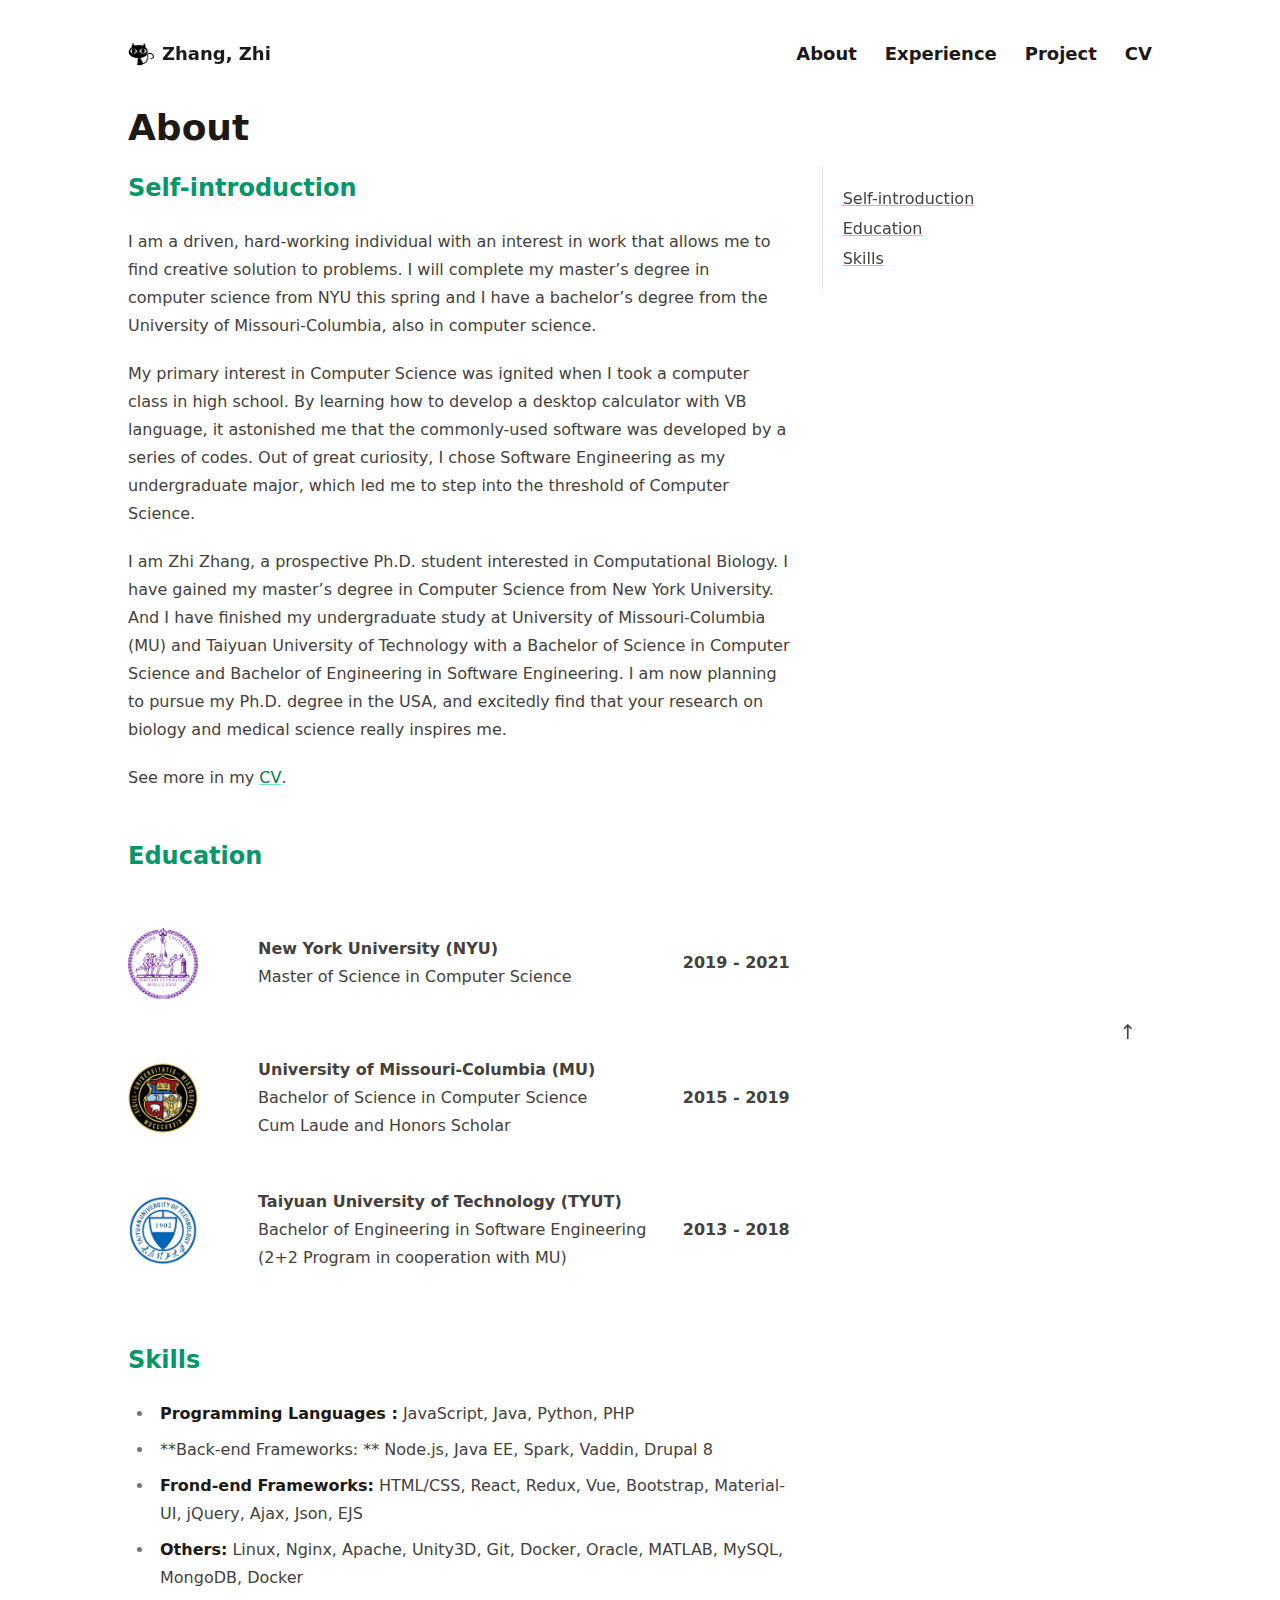
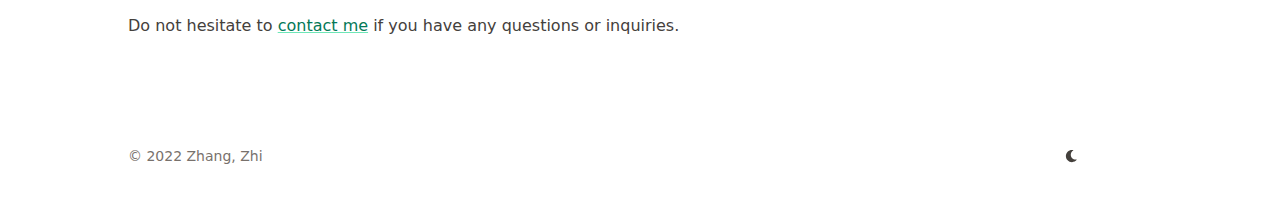
==== about/index.html @ 4106a367 "reedit" ====
<!DOCTYPE html>
<html
  lang="en"
  dir="ltr"
  class="scroll-smooth"
  data-default-appearance="light"
  data-auto-appearance="true"
><head>
  <meta charset="utf-8" />
  
    <meta http-equiv="content-language" content="en" />
  
  <meta name="viewport" content="width=device-width, initial-scale=1.0" />
  <meta http-equiv="X-UA-Compatible" content="ie=edge" />
  
  <title>About &middot; Zhang, Zhi</title>
    <meta name="title" content="About &middot; Zhang, Zhi" />
  
  <meta name="description" content="Personal website of Zhang, Zhi" />
  
  
  
  <link rel="canonical" href="https://zhangzhi.info/about/" />
  
  
  
  
  
  
  
  
  
  
  <link
    type="text/css"
    rel="stylesheet"
    href="/css/main.bundle.min.e72dfe437aca34fbdeba364296ffe1bbe3996a89a38743215059a3a88156280a349b1e7b1f27ea3e03aab60000272931f2babd06a1925856a7d1709559409195.css"
    integrity="sha512-5y3&#43;Q3rKNPveujZClv/hu&#43;OZaomjh0MhUFmjqIFWKAo0mx57HyfqPgOqtgAAJykx8rq9BqGSWFan0XCVWUCRlQ=="
  />
  
  
  <script type="text/javascript" src="/js/appearance.min.12e98742cd283574d030a7fe55f29597df4ee214f7ff7075b4d19a64d046a602753c715295550be7899b661619cec89c679049d36c624681671a8013c1249896.js" integrity="sha512-EumHQs0oNXTQMKf&#43;VfKVl99O4hT3/3B1tNGaZNBGpgJ1PHFSlVUL54mbZhYZzsicZ5BJ02xiRoFnGoATwSSYlg=="></script>
  
  
  
  
  
  
    <link rel="apple-touch-icon" sizes="180x180" href="/apple-touch-icon.png" />
    <link rel="icon" type="image/png" sizes="32x32" href="/favicon-32x32.png" />
    <link rel="icon" type="image/png" sizes="16x16" href="/favicon-16x16.png" />
    <link rel="manifest" href="/site.webmanifest" />
  
  
  
  
  
  
  
  <meta property="og:title" content="About" />
<meta property="og:description" content="Personal website of Zhang, Zhi." />
<meta property="og:type" content="article" />
<meta property="og:url" content="https://zhangzhi.info/about/" /><meta property="article:section" content="" />

<meta property="og:site_name" content="Zhang, Zhi" />


  <meta name="twitter:card" content="summary"/>
<meta name="twitter:title" content="About"/>
<meta name="twitter:description" content="Personal website of Zhang, Zhi."/>

  
  <script type="application/ld+json">
  [{
    "@context": "https://schema.org",
    "@type": "Article",
    "articleSection": "Zhang, Zhi",
    "name": "About",
    "headline": "About",
    "description": "Personal website of Zhang, Zhi.",
    "abstract": "Self-introduction  About -- I am a driven, hard-working individual with an interest in work that allows me to find creative solution to problems.",
    "inLanguage": "en",
    "url" : "https:\/\/zhangzhi.info\/about\/",
    "author" : {
      "@type": "Person",
      "name": "Zhang, Zhi"
    },
    
    
    
    
    
    
    
    
    "mainEntityOfPage": "true",
    "wordCount": "310"
  }]
  </script>


  
  <meta name="author" content="Zhang, Zhi" />
  
  
  






  
  
  
  


  
  
</head>
<body
    class="flex flex-col h-screen px-6 m-auto text-lg leading-7 max-w-7xl bg-neutral text-neutral-900 dark:bg-neutral-800 dark:text-neutral sm:px-14 md:px-24 lg:px-32"
  >
    <div id="the-top" class="absolute flex self-center">
      <a
        class="px-3 py-1 text-sm -translate-y-8 rounded-b-lg bg-primary-200 focus:translate-y-0 dark:bg-neutral-600"
        href="#main-content"
        ><span class="font-bold text-primary-600 ltr:pr-2 rtl:pl-2 dark:text-primary-400"
          >&darr;</span
        >Skip to main content</a
      >
    </div>
    
    
      <header class="py-6 font-semibold text-neutral-900 dark:text-neutral print:hidden sm:py-10">
  <nav class="flex items-start justify-between sm:items-center">
    
    <div class="z-40 flex flex-row items-center">
      
    <a href="/" class="mr-2">
      <img
        src="/img/logo3.jpg"
        width="26"
        height="23"
        class="max-h-[10rem] max-w-[10rem] object-scale-down object-left"
        alt="Zhang, Zhi"
      />
    </a>
  <a
    class="decoration-primary-500 hover:underline hover:decoration-2 hover:underline-offset-2"
    rel="me"
    href="/"
    >Zhang, Zhi</a
  >

      

    </div>
    
      
      <label id="menu-button" for="menu-controller" class="block sm:hidden">
        <input type="checkbox" id="menu-controller" class="hidden" />
        <div class="cursor-pointer hover:text-primary-600 dark:hover:text-primary-400">
          

  <span class="relative inline-block align-text-bottom icon">
    <svg xmlns="http://www.w3.org/2000/svg" viewBox="0 0 448 512"><path fill="currentColor" d="M0 96C0 78.33 14.33 64 32 64H416C433.7 64 448 78.33 448 96C448 113.7 433.7 128 416 128H32C14.33 128 0 113.7 0 96zM0 256C0 238.3 14.33 224 32 224H416C433.7 224 448 238.3 448 256C448 273.7 433.7 288 416 288H32C14.33 288 0 273.7 0 256zM416 448H32C14.33 448 0 433.7 0 416C0 398.3 14.33 384 32 384H416C433.7 384 448 398.3 448 416C448 433.7 433.7 448 416 448z"/></svg>

  </span>


        </div>
        <div
          id="menu-wrapper"
          class="invisible fixed inset-0 z-30 m-auto h-screen w-screen cursor-default overflow-auto bg-neutral-100/50 opacity-0 backdrop-blur-sm transition-opacity dark:bg-neutral-900/50"
        >
          <ul
            class="mx-auto flex w-full max-w-7xl list-none flex-col overflow-visible px-6 py-6 ltr:text-right rtl:text-left sm:px-14 sm:py-10 sm:pt-10 md:px-24 lg:px-32"
          >
            <li class="mb-1">
              <span class="cursor-pointer hover:text-primary-600 dark:hover:text-primary-400"
                >

  <span class="relative inline-block align-text-bottom icon">
    <svg xmlns="http://www.w3.org/2000/svg" viewBox="0 0 320 512"><path fill="currentColor" d="M310.6 361.4c12.5 12.5 12.5 32.75 0 45.25C304.4 412.9 296.2 416 288 416s-16.38-3.125-22.62-9.375L160 301.3L54.63 406.6C48.38 412.9 40.19 416 32 416S15.63 412.9 9.375 406.6c-12.5-12.5-12.5-32.75 0-45.25l105.4-105.4L9.375 150.6c-12.5-12.5-12.5-32.75 0-45.25s32.75-12.5 45.25 0L160 210.8l105.4-105.4c12.5-12.5 32.75-12.5 45.25 0s12.5 32.75 0 45.25l-105.4 105.4L310.6 361.4z"/></svg>

  </span>

</span
              >
            </li>
            
              
                <li class="mb-1">
                  <a
                    class="decoration-primary-500 hover:underline hover:decoration-2 hover:underline-offset-2"
                    href="/about/"
                    title=""
                    >About</a
                  >
                </li>
              
                <li class="mb-1">
                  <a
                    class="decoration-primary-500 hover:underline hover:decoration-2 hover:underline-offset-2"
                    href="/experience/"
                    title=""
                    >Experience</a
                  >
                </li>
              
                <li class="mb-1">
                  <a
                    class="decoration-primary-500 hover:underline hover:decoration-2 hover:underline-offset-2"
                    href="/project/"
                    title=""
                    >Project</a
                  >
                </li>
              
                <li class="mb-1">
                  <a
                    class="decoration-primary-500 hover:underline hover:decoration-2 hover:underline-offset-2"
                    href="/cv/"
                    title=""
                    >CV</a
                  >
                </li>
              
            
            
          </ul>
        </div>
      </label>
      
      <ul class="hidden list-none flex-row ltr:text-right rtl:text-left sm:flex">
        
          
            <li class="mb-1 sm:mb-0 ltr:sm:mr-7 ltr:sm:last:mr-0 rtl:sm:ml-7 rtl:sm:last:ml-0">
              <a
                class="decoration-primary-500 hover:underline hover:decoration-2 hover:underline-offset-2"
                href="/about/"
                title=""
                >About</a
              >
            </li>
          
            <li class="mb-1 sm:mb-0 ltr:sm:mr-7 ltr:sm:last:mr-0 rtl:sm:ml-7 rtl:sm:last:ml-0">
              <a
                class="decoration-primary-500 hover:underline hover:decoration-2 hover:underline-offset-2"
                href="/experience/"
                title=""
                >Experience</a
              >
            </li>
          
            <li class="mb-1 sm:mb-0 ltr:sm:mr-7 ltr:sm:last:mr-0 rtl:sm:ml-7 rtl:sm:last:ml-0">
              <a
                class="decoration-primary-500 hover:underline hover:decoration-2 hover:underline-offset-2"
                href="/project/"
                title=""
                >Project</a
              >
            </li>
          
            <li class="mb-1 sm:mb-0 ltr:sm:mr-7 ltr:sm:last:mr-0 rtl:sm:ml-7 rtl:sm:last:ml-0">
              <a
                class="decoration-primary-500 hover:underline hover:decoration-2 hover:underline-offset-2"
                href="/cv/"
                title=""
                >CV</a
              >
            </li>
          
        
        
      </ul>
    
  </nav>
</header>

    
    <div class="relative flex flex-col grow">
      <main id="main-content" class="grow">
        
  <article>
    <header class="max-w-prose">
      
      <h1 class="mt-0 text-4xl font-extrabold text-neutral-900 dark:text-neutral">
        About
      </h1>
      <div class="mt-4 mb-3 text-base text-neutral-500 dark:text-neutral-400 print:hidden">
        





  
  



  

  
  

  

  

  

  

  <div class="flex flex-row flex-wrap items-center">
    
    

    
    
  </div>

  
  


      </div>
      
    </header>
    <section class="flex flex-col max-w-full mt-0 prose dark:prose-invert lg:flex-row">
      
        <div class="order-first px-0 lg:order-last lg:max-w-xs ltr:lg:pl-8 rtl:lg:pr-8">
          <div class="toc ltr:pl-5 rtl:pr-5 print:hidden lg:sticky lg:top-10">
            <details open class="mt-0 overflow-hidden rounded-lg ltr:-ml-5 ltr:pl-5 rtl:-mr-5 rtl:pr-5">
  <summary
    class="block py-1 text-lg font-semibold cursor-pointer bg-neutral-100 text-neutral-800 ltr:-ml-5 ltr:pl-5 rtl:-mr-5 rtl:pr-5 dark:bg-neutral-700 dark:text-neutral-100 lg:hidden"
  >
    Table of Contents
  </summary>
  <div
    class="py-2 border-dotted border-neutral-300 ltr:-ml-5 ltr:border-l ltr:pl-5 rtl:-mr-5 rtl:border-r rtl:pr-5 dark:border-neutral-600"
  >
    <nav id="TableOfContents">
  <ul>
    <li><a href="#self-introduction">Self-introduction</a></li>
    <li><a href="#education">Education</a></li>
    <li><a href="#skills">Skills</a></li>
  </ul>
</nav>
  </div>
</details>

          </div>
        </div>
      
      <div class="min-w-0 min-h-0 max-w-prose grow">
        <h2 id="self-introduction" class="relative group">Self-introduction </h2>
<!-- ## <font color=#079669>About</font> -->
<p>I am a driven, hard-working individual with an interest in work that allows me to find creative solution to problems. I will complete my master’s degree in computer science from NYU this spring and I have a bachelor’s degree from the University of Missouri-Columbia, also in computer science.</p>
<p>My primary interest in Computer Science was ignited when I took a computer class in high school. By learning how to develop a desktop calculator with VB language, it astonished me that the commonly-used software was developed by a series of codes. Out of great curiosity, I chose Software Engineering as my undergraduate major, which led me to step into the threshold of Computer Science.</p>
<p>I am Zhi Zhang, a prospective Ph.D. student interested in Computational Biology. I have gained my master’s degree in Computer Science from New York University. And I have finished my undergraduate study at University of Missouri-Columbia (MU) and Taiyuan University of Technology with a Bachelor of Science in Computer Science and Bachelor of Engineering in Software Engineering. I am now planning to pursue my Ph.D. degree in the USA, and excitedly find that your research on biology and medical science really inspires me.</p>
<p>See more in my <a href="/cv/"  >CV</a>.</p>
<h2 id="education" class="relative group">Education </h2>
<div style=" display:flex; flex-direction:row; justify-content: row;  align-items: center;  ">
  <img  src="/img/nyu.png" width="70">
  <p style=" margin-left: 60px;"  > <b>New York University (NYU)</b><br/> Master of Science in Computer Science</p>
  <p  style=" margin-left: auto;"  ><b>2019 - 2021 </b></p>
</div>
<div style=" display:flex; flex-direction:row; justify-content:  row;  align-items: center;  ">
  <img  style="  align-items: center;   " src="/img/mu.png" width="70">
  <p style=" margin-left: 60px;"  > <b>University of Missouri-Columbia (MU)</b><br/> Bachelor of Science in Computer Science
  <br/>Cum Laude and Honors Scholar</p>
    <p  style=" margin-left: auto;"  ><b>2015 - 2019 </b></p>
</div>
<div style=" display:flex; flex-direction:row; justify-content:  row;  align-items: center;  ">
  <img  style="  align-items: center;   " src="/img/tyut.png" width="70">
  <p style=" margin-left: 60px;"  ><b>Taiyuan University of Technology (TYUT)</b> <br/>Bachelor of Engineering in Software Engineering</br>(2+2 Program in cooperation with MU)</p>
  <p  style=" margin-left: auto;"  ><b>2013 - 2018 </b></p>
</div>
<h2 id="skills" class="relative group">Skills </h2>
<ul>
<li><strong>Programming Languages :</strong>
JavaScript, Java, Python, PHP</li>
<li>**Back-end Frameworks: **
Node.js, Java EE, Spark, Vaddin, Drupal 8</li>
<li><strong>Frond-end Frameworks:</strong>
HTML/CSS, React, Redux, Vue, Bootstrap, Material-UI, jQuery, Ajax, Json, EJS</li>
<li><strong>Others:</strong>
Linux, Nginx, Apache, Unity3D, Git, Docker, Oracle, MATLAB, MySQL, MongoDB, Docker</li>
</ul>
<p>Do not hesitate to <a href="/contact/"  >contact me</a> if you have any questions or inquiries.</p>

      </div>
    </section>
    <footer class="pt-8 max-w-prose print:hidden">
      

      

      

      
        
          
        
      
    </footer>
  </article>

        
          <div
            class="pointer-events-none absolute top-[100vh] bottom-0 w-12 ltr:right-0 rtl:left-0"
          >
            <a
              href="#the-top"
              class="pointer-events-auto sticky top-[calc(100vh-5.5rem)] flex h-12 w-12 items-center justify-center rounded-full bg-neutral/50 text-xl text-neutral-700 backdrop-blur hover:text-primary-600 dark:bg-neutral-800/50 dark:text-neutral dark:hover:text-primary-400"
              aria-label="Scroll to top"
              title="Scroll to top"
            >
              &uarr;
            </a>
          </div>
        
      </main><footer class="py-10 print:hidden">
  
  
  <div class="flex items-center justify-between">
    <div>
      
      
        <p class="text-sm text-neutral-500 dark:text-neutral-400">
            &copy;
            2022
            Zhang, Zhi
        </p>
      
      
      
    </div>
    
    
      <div
        class="ltr:mr-14 rtl:ml-14 cursor-pointer text-sm text-neutral-700 hover:text-primary-600 dark:text-neutral dark:hover:text-primary-400"
      >
        <button id="appearance-switcher" type="button">
          <div
            class="flex items-center justify-center w-12 h-12 dark:hidden"
            title="Switch to dark appearance"
          >
            

  <span class="relative inline-block align-text-bottom icon">
    <svg xmlns="http://www.w3.org/2000/svg" viewBox="0 0 512 512"><path fill="currentColor" d="M32 256c0-123.8 100.3-224 223.8-224c11.36 0 29.7 1.668 40.9 3.746c9.616 1.777 11.75 14.63 3.279 19.44C245 86.5 211.2 144.6 211.2 207.8c0 109.7 99.71 193 208.3 172.3c9.561-1.805 16.28 9.324 10.11 16.95C387.9 448.6 324.8 480 255.8 480C132.1 480 32 379.6 32 256z"/></svg>

  </span>


          </div>
          <div
            class="items-center justify-center hidden w-12 h-12 dark:flex"
            title="Switch to light appearance"
          >
            

  <span class="relative inline-block align-text-bottom icon">
    <svg xmlns="http://www.w3.org/2000/svg" viewBox="0 0 512 512"><path fill="currentColor" d="M256 159.1c-53.02 0-95.1 42.98-95.1 95.1S202.1 351.1 256 351.1s95.1-42.98 95.1-95.1S309 159.1 256 159.1zM509.3 347L446.1 255.1l63.15-91.01c6.332-9.125 1.104-21.74-9.826-23.72l-109-19.7l-19.7-109c-1.975-10.93-14.59-16.16-23.72-9.824L256 65.89L164.1 2.736c-9.125-6.332-21.74-1.107-23.72 9.824L121.6 121.6L12.56 141.3C1.633 143.2-3.596 155.9 2.736 164.1L65.89 256l-63.15 91.01c-6.332 9.125-1.105 21.74 9.824 23.72l109 19.7l19.7 109c1.975 10.93 14.59 16.16 23.72 9.824L256 446.1l91.01 63.15c9.127 6.334 21.75 1.107 23.72-9.822l19.7-109l109-19.7C510.4 368.8 515.6 356.1 509.3 347zM256 383.1c-70.69 0-127.1-57.31-127.1-127.1c0-70.69 57.31-127.1 127.1-127.1s127.1 57.3 127.1 127.1C383.1 326.7 326.7 383.1 256 383.1z"/></svg>

  </span>


          </div>
        </button>
      </div>
    
  </div>
  
  
</footer>

    </div>
  </body>
</html>
---- css/main.bundle.min.e72dfe437aca34fbdeba364296ffe1bbe3996a89a38743215059a3a88156280a349b1e7b1f27ea3e03aab60000272931f2babd06a1925856a7d1709559409195.css ----
:root{--color-neutral:255, 255, 255;--color-neutral-50:250, 250, 249;--color-neutral-100:245, 245, 244;--color-neutral-200:231, 229, 228;--color-neutral-300:214, 211, 209;--color-neutral-400:168, 162, 158;--color-neutral-500:120, 113, 108;--color-neutral-600:87, 83, 78;--color-neutral-700:68, 64, 60;--color-neutral-800:41, 37, 36;--color-neutral-900:28, 25, 23;--color-primary-50:236, 253, 245;--color-primary-100:209, 250, 229;--color-primary-200:167, 243, 208;--color-primary-300:110, 231, 183;--color-primary-400:52, 211, 153;--color-primary-500:16, 185, 129;--color-primary-600:5, 150, 105;--color-primary-700:4, 120, 87;--color-primary-800:6, 95, 70;--color-primary-900:6, 78, 59;--color-secondary-50:247, 254, 231;--color-secondary-100:236, 252, 203;--color-secondary-200:217, 249, 157;--color-secondary-300:190, 242, 100;--color-secondary-400:163, 230, 53;--color-secondary-500:132, 204, 22;--color-secondary-600:101, 163, 13;--color-secondary-700:77, 124, 15;--color-secondary-800:63, 98, 18;--color-secondary-900:54, 83, 20}/*!Congo v2.4.0 | MIT License | https://github.com/jpanther/congo*//*!tailwindcss v3.2.2 | MIT License | https://tailwindcss.com*/*,::before,::after{box-sizing:border-box;border-width:0;border-style:solid;border-color:initial}::before,::after{--tw-content:''}html{line-height:1.5;-webkit-text-size-adjust:100%;-moz-tab-size:4;-o-tab-size:4;tab-size:4;font-family:ui-sans-serif,system-ui,-apple-system,BlinkMacSystemFont,segoe ui,Roboto,helvetica neue,Arial,noto sans,sans-serif,apple color emoji,segoe ui emoji,segoe ui symbol,noto color emoji;font-feature-settings:normal}body{margin:0;line-height:inherit}hr{height:0;color:inherit;border-top-width:1px}abbr:where([title]){-webkit-text-decoration:underline dotted;text-decoration:underline dotted}h1,h2,h3,h4,h5,h6{font-size:inherit;font-weight:inherit}a{color:inherit;text-decoration:inherit}b,strong{font-weight:bolder}code,kbd,samp,pre{font-family:ui-monospace,SFMono-Regular,Menlo,Monaco,Consolas,liberation mono,courier new,monospace;font-size:1em}small{font-size:80%}sub,sup{font-size:75%;line-height:0;position:relative;vertical-align:baseline}sub{bottom:-.25em}sup{top:-.5em}table{text-indent:0;border-color:inherit;border-collapse:collapse}button,input,optgroup,select,textarea{font-family:inherit;font-size:100%;font-weight:inherit;line-height:inherit;color:inherit;margin:0;padding:0}button,select{text-transform:none}button,[type=button],[type=reset],[type=submit]{-webkit-appearance:button;background-color:transparent;background-image:none}:-moz-focusring{outline:auto}:-moz-ui-invalid{box-shadow:none}progress{vertical-align:baseline}::-webkit-inner-spin-button,::-webkit-outer-spin-button{height:auto}[type=search]{-webkit-appearance:textfield;outline-offset:-2px}::-webkit-search-decoration{-webkit-appearance:none}::-webkit-file-upload-button{-webkit-appearance:button;font:inherit}summary{display:list-item}blockquote,dl,dd,h1,h2,h3,h4,h5,h6,hr,figure,p,pre{margin:0}fieldset{margin:0;padding:0}legend{padding:0}ol,ul,menu{list-style:none;margin:0;padding:0}textarea{resize:vertical}input::-moz-placeholder,textarea::-moz-placeholder{opacity:1;color:#9ca3af}input::placeholder,textarea::placeholder{opacity:1;color:#9ca3af}button,[role=button]{cursor:pointer}:disabled{cursor:default}img,svg,video,canvas,audio,iframe,embed,object{display:block;vertical-align:middle}img,video{max-width:100%;height:auto}[hidden]{display:none}*,::before,::after{--tw-border-spacing-x:0;--tw-border-spacing-y:0;--tw-translate-x:0;--tw-translate-y:0;--tw-rotate:0;--tw-skew-x:0;--tw-skew-y:0;--tw-scale-x:1;--tw-scale-y:1;--tw-pan-x: ;--tw-pan-y: ;--tw-pinch-zoom: ;--tw-scroll-snap-strictness:proximity;--tw-ordinal: ;--tw-slashed-zero: ;--tw-numeric-figure: ;--tw-numeric-spacing: ;--tw-numeric-fraction: ;--tw-ring-inset: ;--tw-ring-offset-width:0px;--tw-ring-offset-color:#fff;--tw-ring-color:rgb(59 130 246 / 0.5);--tw-ring-offset-shadow:0 0 #0000;--tw-ring-shadow:0 0 #0000;--tw-shadow:0 0 #0000;--tw-shadow-colored:0 0 #0000;--tw-blur: ;--tw-brightness: ;--tw-contrast: ;--tw-grayscale: ;--tw-hue-rotate: ;--tw-invert: ;--tw-saturate: ;--tw-sepia: ;--tw-drop-shadow: ;--tw-backdrop-blur: ;--tw-backdrop-brightness: ;--tw-backdrop-contrast: ;--tw-backdrop-grayscale: ;--tw-backdrop-hue-rotate: ;--tw-backdrop-invert: ;--tw-backdrop-opacity: ;--tw-backdrop-saturate: ;--tw-backdrop-sepia: }::backdrop{--tw-border-spacing-x:0;--tw-border-spacing-y:0;--tw-translate-x:0;--tw-translate-y:0;--tw-rotate:0;--tw-skew-x:0;--tw-skew-y:0;--tw-scale-x:1;--tw-scale-y:1;--tw-pan-x: ;--tw-pan-y: ;--tw-pinch-zoom: ;--tw-scroll-snap-strictness:proximity;--tw-ordinal: ;--tw-slashed-zero: ;--tw-numeric-figure: ;--tw-numeric-spacing: ;--tw-numeric-fraction: ;--tw-ring-inset: ;--tw-ring-offset-width:0px;--tw-ring-offset-color:#fff;--tw-ring-color:rgb(59 130 246 / 0.5);--tw-ring-offset-shadow:0 0 #0000;--tw-ring-shadow:0 0 #0000;--tw-shadow:0 0 #0000;--tw-shadow-colored:0 0 #0000;--tw-blur: ;--tw-brightness: ;--tw-contrast: ;--tw-grayscale: ;--tw-hue-rotate: ;--tw-invert: ;--tw-saturate: ;--tw-sepia: ;--tw-drop-shadow: ;--tw-backdrop-blur: ;--tw-backdrop-brightness: ;--tw-backdrop-contrast: ;--tw-backdrop-grayscale: ;--tw-backdrop-hue-rotate: ;--tw-backdrop-invert: ;--tw-backdrop-opacity: ;--tw-backdrop-saturate: ;--tw-backdrop-sepia: }.prose{color:var(--tw-prose-body);max-width:65ch}.prose :where([class~=lead]):not(:where([class~=not-prose] *)){color:var(--tw-prose-lead);font-size:1.25em;line-height:1.6;margin-top:1.2em;margin-bottom:1.2em}.prose :where(a):not(:where([class~=not-prose] *)){color:var(--tw-prose-links);text-decoration:underline;font-weight:500;text-decoration-color:rgba(var(--color-primary-300),1)}.prose :where(a):not(:where([class~=not-prose] *)):hover{color:rgba(var(--color-neutral),1);text-decoration:none;background-color:rgba(var(--color-primary-600),1);border-radius:.09rem}.prose :where(strong):not(:where([class~=not-prose] *)){color:var(--tw-prose-bold);font-weight:600}.prose :where(a strong):not(:where([class~=not-prose] *)){color:inherit}.prose :where(blockquote strong):not(:where([class~=not-prose] *)){color:inherit}.prose :where(thead th strong):not(:where([class~=not-prose] *)){color:inherit}.prose :where(ol):not(:where([class~=not-prose] *)){list-style-type:decimal;margin-top:1.25em;margin-bottom:1.25em;padding-left:1.625em}.prose :where(ol[type=A]):not(:where([class~=not-prose] *)){list-style-type:upper-alpha}.prose :where(ol[type=a]):not(:where([class~=not-prose] *)){list-style-type:lower-alpha}.prose :where(ol[type=As]):not(:where([class~=not-prose] *)){list-style-type:upper-alpha}.prose :where(ol[type=as]):not(:where([class~=not-prose] *)){list-style-type:lower-alpha}.prose :where(ol[type=I]):not(:where([class~=not-prose] *)){list-style-type:upper-roman}.prose :where(ol[type=i]):not(:where([class~=not-prose] *)){list-style-type:lower-roman}.prose :where(ol[type=Is]):not(:where([class~=not-prose] *)){list-style-type:upper-roman}.prose :where(ol[type=is]):not(:where([class~=not-prose] *)){list-style-type:lower-roman}.prose :where(ol[type="1"]):not(:where([class~=not-prose] *)){list-style-type:decimal}.prose :where(ul):not(:where([class~=not-prose] *)){list-style-type:disc;margin-top:1.25em;margin-bottom:1.25em;padding-left:1.625em}.prose :where(ol>li):not(:where([class~=not-prose] *))::marker{font-weight:400;color:var(--tw-prose-counters)}.prose :where(ul>li):not(:where([class~=not-prose] *))::marker{color:var(--tw-prose-bullets)}.prose :where(hr):not(:where([class~=not-prose] *)){border-color:var(--tw-prose-hr);border-top-width:1px;margin-top:3em;margin-bottom:3em}.prose :where(blockquote):not(:where([class~=not-prose] *)){font-weight:500;font-style:italic;color:var(--tw-prose-quotes);border-left-width:.25rem;border-left-color:var(--tw-prose-quote-borders);quotes:"\201C""\201D""\2018""\2019";margin-top:1.6em;margin-bottom:1.6em;padding-left:1em}.prose :where(blockquote p:first-of-type):not(:where([class~=not-prose] *))::before{content:open-quote}.prose :where(blockquote p:last-of-type):not(:where([class~=not-prose] *))::after{content:close-quote}.prose :where(h1):not(:where([class~=not-prose] *)){color:var(--tw-prose-headings);font-weight:800;font-size:2.25em;margin-top:0;margin-bottom:.8888889em;line-height:1.1111111}.prose :where(h1 strong):not(:where([class~=not-prose] *)){font-weight:900;color:inherit}.prose :where(h2):not(:where([class~=not-prose] *)){color:rgba(var(--color-primary-600),var(--tw-text-opacity));font-weight:700;font-size:1.5em;margin-top:2em;margin-bottom:1em;line-height:1.3333333}.prose :where(h2 strong):not(:where([class~=not-prose] *)){font-weight:800;color:rgba(var(--color-primary-600),var(--tw-text-opacity))}.prose :where(h3):not(:where([class~=not-prose] *)){color:var(--tw-prose-headings);font-weight:600;font-size:1.25em;margin-top:1.6em;margin-bottom:.6em;line-height:1.6}.prose :where(h3 strong):not(:where([class~=not-prose] *)){font-weight:700;color:inherit}.prose :where(h4):not(:where([class~=not-prose] *)){color:var(--tw-prose-headings);font-weight:600;margin-top:1.5em;margin-bottom:.5em;line-height:1.5}.prose :where(h4 strong):not(:where([class~=not-prose] *)){font-weight:700;color:inherit}.prose :where(img):not(:where([class~=not-prose] *)){margin-top:2em;margin-bottom:2em}.prose :where(figure>*):not(:where([class~=not-prose] *)){margin-top:0;margin-bottom:0}.prose :where(figcaption):not(:where([class~=not-prose] *)){color:var(--tw-prose-captions);font-size:.875em;line-height:1.4285714;margin-top:.8571429em}.prose :where(code):not(:where([class~=not-prose] *)){color:var(--tw-prose-code);font-weight:600;font-size:.875em}.prose :where(code):not(:where([class~=not-prose] *))::before{content:"`"}.prose :where(code):not(:where([class~=not-prose] *))::after{content:"`"}.prose :where(a code):not(:where([class~=not-prose] *)){color:var(--tw-prose-code)}.prose :where(h1 code):not(:where([class~=not-prose] *)){color:inherit}.prose :where(h2 code):not(:where([class~=not-prose] *)){color:inherit;font-size:.875em}.prose :where(h3 code):not(:where([class~=not-prose] *)){color:inherit;font-size:.9em}.prose :where(h4 code):not(:where([class~=not-prose] *)){color:inherit}.prose :where(blockquote code):not(:where([class~=not-prose] *)){color:inherit}.prose :where(thead th code):not(:where([class~=not-prose] *)){color:inherit}.prose :where(pre):not(:where([class~=not-prose] *)){color:var(--tw-prose-pre-code);background-color:var(--tw-prose-pre-bg);overflow-x:auto;font-weight:400;font-size:.875em;line-height:1.7142857;margin-top:1.7142857em;margin-bottom:1.7142857em;border-radius:.375rem;padding-top:.8571429em;padding-right:1.1428571em;padding-bottom:.8571429em;padding-left:1.1428571em}.prose :where(pre code):not(:where([class~=not-prose] *)){background-color:transparent;border-width:0;border-radius:0;padding:0;font-weight:inherit;color:inherit;font-size:inherit;font-family:inherit;line-height:inherit}.prose :where(pre code):not(:where([class~=not-prose] *))::before{content:none}.prose :where(pre code):not(:where([class~=not-prose] *))::after{content:none}.prose :where(table):not(:where([class~=not-prose] *)){width:100%;table-layout:auto;text-align:left;margin-top:2em;margin-bottom:2em;font-size:.875em;line-height:1.7142857}.prose :where(thead):not(:where([class~=not-prose] *)){border-bottom-width:1px;border-bottom-color:var(--tw-prose-th-borders)}.prose :where(thead th):not(:where([class~=not-prose] *)){color:var(--tw-prose-headings);font-weight:600;vertical-align:bottom;padding-right:.5714286em;padding-bottom:.5714286em;padding-left:.5714286em}.prose :where(tbody tr):not(:where([class~=not-prose] *)){border-bottom-width:1px;border-bottom-color:var(--tw-prose-td-borders)}.prose :where(tbody tr:last-child):not(:where([class~=not-prose] *)){border-bottom-width:0}.prose :where(tbody td):not(:where([class~=not-prose] *)){vertical-align:baseline}.prose :where(tfoot):not(:where([class~=not-prose] *)){border-top-width:1px;border-top-color:var(--tw-prose-th-borders)}.prose :where(tfoot td):not(:where([class~=not-prose] *)){vertical-align:top}.prose{--tw-prose-body:rgba(var(--color-neutral-700), 1);--tw-prose-headings:rgba(var(--color-neutral-800), 1);--tw-prose-lead:rgba(var(--color-neutral-500), 1);--tw-prose-links:rgba(var(--color-primary-700), 1);--tw-prose-bold:rgba(var(--color-neutral-900), 1);--tw-prose-counters:rgba(var(--color-neutral-800), 1);--tw-prose-bullets:rgba(var(--color-neutral-500), 1);--tw-prose-hr:rgba(var(--color-neutral-200), 1);--tw-prose-quotes:rgba(var(--color-neutral-700), 1);--tw-prose-quote-borders:rgba(var(--color-primary-200), 1);--tw-prose-captions:rgba(var(--color-neutral-500), 1);--tw-prose-code:rgba(var(--color-secondary-700), 1);--tw-prose-pre-code:rgba(var(--color-neutral-700), 1);--tw-prose-pre-bg:rgba(var(--color-neutral-50), 1);--tw-prose-th-borders:rgba(var(--color-neutral-500), 1);--tw-prose-td-borders:rgba(var(--color-neutral-300), 1);--tw-prose-invert-body:rgba(var(--color-neutral-300), 1);--tw-prose-invert-headings:rgba(var(--color-neutral-50), 1);--tw-prose-invert-lead:rgba(var(--color-neutral-500), 1);--tw-prose-invert-links:rgba(var(--color-primary-400), 1);--tw-prose-invert-bold:rgba(var(--color-neutral), 1);--tw-prose-invert-counters:rgba(var(--color-neutral-400), 1);--tw-prose-invert-bullets:rgba(var(--color-neutral-600), 1);--tw-prose-invert-hr:rgba(var(--color-neutral-500), 1);--tw-prose-invert-quotes:rgba(var(--color-neutral-200), 1);--tw-prose-invert-quote-borders:rgba(var(--color-primary-900), 1);--tw-prose-invert-captions:rgba(var(--color-neutral-400), 1);--tw-prose-invert-code:rgba(var(--color-secondary-400), 1);--tw-prose-invert-pre-code:rgba(var(--color-neutral-200), 1);--tw-prose-invert-pre-bg:rgba(var(--color-neutral-700), 1);--tw-prose-invert-th-borders:rgba(var(--color-neutral-500), 1);--tw-prose-invert-td-borders:rgba(var(--color-neutral-700), 1);font-size:1rem;line-height:1.75}.prose :where(p):not(:where([class~=not-prose] *)){margin-top:1.25em;margin-bottom:1.25em}.prose :where(video):not(:where([class~=not-prose] *)){margin-top:2em;margin-bottom:2em}.prose :where(figure):not(:where([class~=not-prose] *)){margin-top:2em;margin-bottom:2em}.prose :where(li):not(:where([class~=not-prose] *)){margin-top:.5em;margin-bottom:.5em}.prose :where(ol>li):not(:where([class~=not-prose] *)){padding-left:.375em}.prose :where(ul>li):not(:where([class~=not-prose] *)){padding-left:.375em}.prose :where(.prose>ul>li p):not(:where([class~=not-prose] *)){margin-top:.75em;margin-bottom:.75em}.prose :where(.prose>ul>li>*:first-child):not(:where([class~=not-prose] *)){margin-top:1.25em}.prose :where(.prose>ul>li>*:last-child):not(:where([class~=not-prose] *)){margin-bottom:1.25em}.prose :where(.prose>ol>li>*:first-child):not(:where([class~=not-prose] *)){margin-top:1.25em}.prose :where(.prose>ol>li>*:last-child):not(:where([class~=not-prose] *)){margin-bottom:1.25em}.prose :where(ul ul,ul ol,ol ul,ol ol):not(:where([class~=not-prose] *)){margin-top:.75em;margin-bottom:.75em}.prose :where(hr+*):not(:where([class~=not-prose] *)){margin-top:0}.prose :where(h2+*):not(:where([class~=not-prose] *)){margin-top:0}.prose :where(h3+*):not(:where([class~=not-prose] *)){margin-top:0}.prose :where(h4+*):not(:where([class~=not-prose] *)){margin-top:0}.prose :where(thead th:first-child):not(:where([class~=not-prose] *)){padding-left:0}.prose :where(thead th:last-child):not(:where([class~=not-prose] *)){padding-right:0}.prose :where(tbody td,tfoot td):not(:where([class~=not-prose] *)){padding-top:.5714286em;padding-right:.5714286em;padding-bottom:.5714286em;padding-left:.5714286em}.prose :where(tbody td:first-child,tfoot td:first-child):not(:where([class~=not-prose] *)){padding-left:0}.prose :where(tbody td:last-child,tfoot td:last-child):not(:where([class~=not-prose] *)){padding-right:0}.prose :where(.prose>:first-child):not(:where([class~=not-prose] *)){margin-top:0}.prose :where(.prose>:last-child):not(:where([class~=not-prose] *)){margin-bottom:0}.prose :where(kbd):not(:where([class~=not-prose] *)){background-color:rgba(var(--color-neutral-200),1);padding:.1rem .4rem;border-radius:.25rem;font-size:.9rem;font-weight:600}.prose :where(mark):not(:where([class~=not-prose] *)){color:rgba(var(--color-neutral-800),1);background-color:rgba(var(--color-secondary-200),1);padding:.1rem .2rem;border-radius:.12rem}body a,body button{transition-property:color,background-color,border-color,text-decoration-color,fill,stroke;transition-timing-function:cubic-bezier(.4,0,.2,1);transition-duration:150ms}.icon svg{height:1em;width:1em}#search-query::-webkit-search-cancel-button,#search-query::-webkit-search-decoration,#search-query::-webkit-search-results-button,#search-query::-webkit-search-results-decoration{display:none}body:has(#menu-controller:checked){overflow-y:hidden}#menu-button:has(#menu-controller:checked){visibility:hidden}#menu-controller:checked~#menu-wrapper{visibility:visible;opacity:1}[dir=rtl] .prose blockquote{border-left-width:0;border-right-width:4px;padding-right:1rem}[dir=rtl] .prose ul>li,[dir=rtl] .prose ol>li{margin-right:1.75rem;padding-left:0;padding-right:.5rem}[dir=rtl] .prose ol>li:before,[dir=rtl] .prose ul>li:before{left:auto;right:.25rem}[dir=rtl] .prose thead td:first-child,[dir=rtl] .prose thead th:first-child{padding-right:0}[dir=rtl] .prose thead td:last-child,[dir=rtl] .prose thead th:last-child{padding-left:0}.prose div.min-w-0.max-w-prose>*:first-child{margin-top:.75rem}.toc ul,.toc li{list-style-type:none;padding-left:0;padding-right:0;line-height:1.375}[dir=ltr] .toc ul ul{padding-left:1rem}[dir=rtl] .toc ul ul{padding-right:1rem}.toc a{font-weight:400;--tw-text-opacity:1;color:rgba(var(--color-neutral-700),var(--tw-text-opacity))}.dark .toc a{--tw-text-opacity:1;color:rgba(var(--color-neutral-400),var(--tw-text-opacity))}[dir=rtl] .toc ul>li{margin-right:0}.highlight-wrapper{display:block}.highlight{position:relative;z-index:0}.highlight:hover>.copy-button{visibility:visible}.copy-button{visibility:hidden;position:absolute;top:0;right:0;z-index:10;width:5rem;cursor:pointer;white-space:nowrap;border-bottom-left-radius:.375rem;border-top-right-radius:.375rem;--tw-bg-opacity:1;background-color:rgba(var(--color-neutral-200),var(--tw-bg-opacity));padding-top:.25rem;padding-bottom:.25rem;font-family:ui-monospace,SFMono-Regular,Menlo,Monaco,Consolas,liberation mono,courier new,monospace;font-size:.875rem;line-height:1.25rem;--tw-text-opacity:1;color:rgba(var(--color-neutral-700),var(--tw-text-opacity));opacity:.9}.dark .copy-button{--tw-bg-opacity:1;background-color:rgba(var(--color-neutral-600),var(--tw-bg-opacity));--tw-text-opacity:1;color:rgba(var(--color-neutral-200),var(--tw-text-opacity))}.copy-button:hover,.copy-button:focus,.copy-button:active,.copy-button:active:hover{--tw-bg-opacity:1;background-color:rgba(var(--color-primary-100),var(--tw-bg-opacity))}.dark .copy-button:hover,.dark .copy-button:focus,.dark .copy-button:active,.dark .copy-button:active:hover{--tw-bg-opacity:1;background-color:rgba(var(--color-primary-600),var(--tw-bg-opacity))}.copy-textarea{position:absolute;z-index:-10;opacity:.05}.prose .chroma{position:static;border-radius:.375rem;--tw-bg-opacity:1;background-color:rgba(var(--color-neutral-50),var(--tw-bg-opacity));--tw-text-opacity:1;color:rgba(var(--color-neutral-700),var(--tw-text-opacity))}.dark .prose .chroma{--tw-bg-opacity:1;background-color:rgba(var(--color-neutral-700),var(--tw-bg-opacity));--tw-text-opacity:1;color:rgba(var(--color-neutral-200),var(--tw-text-opacity))}.chroma .lntd,.chroma .lntd pre{margin:0;border-style:none;padding:0;vertical-align:top}.chroma .lntable{display:block;width:auto;overflow:hidden;padding-left:1rem;padding-right:1rem;padding-top:.75rem;padding-bottom:.75rem;font-size:1rem;line-height:1.5rem;border-spacing:0}.chroma .hl{margin-left:-1rem;margin-right:-1rem;display:block;width:auto;--tw-bg-opacity:1;background-color:rgba(var(--color-primary-100),var(--tw-bg-opacity));padding-left:1rem;padding-right:1rem}.dark .chroma .hl{--tw-bg-opacity:1;background-color:rgba(var(--color-primary-900),var(--tw-bg-opacity))}.chroma .lntd .hl{margin:0;padding:0}.chroma .lnt,.chroma .ln{margin-right:.4em;padding-left:.4em;padding-right:.4em;padding-top:0;padding-bottom:0;--tw-text-opacity:1;color:rgba(var(--color-neutral-600),var(--tw-text-opacity))}.dark .chroma .lnt,.dark .chroma .ln{--tw-text-opacity:1;color:rgba(var(--color-neutral-300),var(--tw-text-opacity))}.chroma .k,.chroma .kd,.chroma .kn,.chroma .kp,.chroma .kr,.chroma .nc,.chroma .fm,.chroma .nn,.chroma .vc,.chroma .o{--tw-text-opacity:1;color:rgba(var(--color-primary-600),var(--tw-text-opacity))}.dark .chroma .k,.dark .chroma .kd,.dark .chroma .kn,.dark .chroma .kp,.dark .chroma .kr,.dark .chroma .nc,.dark .chroma .fm,.dark .chroma .nn,.dark .chroma .vc,.dark .chroma .o{--tw-text-opacity:1;color:rgba(var(--color-primary-300),var(--tw-text-opacity))}.chroma .kc{font-weight:600;--tw-text-opacity:1;color:rgba(var(--color-secondary-400),var(--tw-text-opacity))}.dark .chroma .kc{--tw-text-opacity:1;color:rgba(var(--color-secondary-500),var(--tw-text-opacity))}.chroma .kt,.chroma .nv,.chroma .vi,.chroma .vm,.chroma .m,.chroma .mb,.chroma .mf,.chroma .mh,.chroma .mi,.chroma .il,.chroma .mo{--tw-text-opacity:1;color:rgba(var(--color-secondary-400),var(--tw-text-opacity))}.dark .chroma .kt,.dark .chroma .nv,.dark .chroma .vi,.dark .chroma .vm,.dark .chroma .m,.dark .chroma .mb,.dark .chroma .mf,.dark .chroma .mh,.dark .chroma .mi,.dark .chroma .il,.dark .chroma .mo{--tw-text-opacity:1;color:rgba(var(--color-secondary-600),var(--tw-text-opacity))}.chroma .n,.chroma .nd,.chroma .ni,.chroma .nl{--tw-text-opacity:1;color:rgba(var(--color-secondary-900),var(--tw-text-opacity))}.dark .chroma .n,.dark .chroma .nd,.dark .chroma .ni,.dark .chroma .nl{--tw-text-opacity:1;color:rgba(var(--color-secondary-200),var(--tw-text-opacity))}.chroma .na,.chroma .nb,.chroma .bp,.chroma .nx,.chroma .py,.chroma .nt{--tw-text-opacity:1;color:rgba(var(--color-secondary-800),var(--tw-text-opacity))}.dark .chroma .na,.dark .chroma .nb,.dark .chroma .bp,.dark .chroma .nx,.dark .chroma .py,.dark .chroma .nt{--tw-text-opacity:1;color:rgba(var(--color-secondary-300),var(--tw-text-opacity))}.chroma .no,.chroma .ne,.chroma .vg{font-weight:600;--tw-text-opacity:1;color:rgba(var(--color-secondary-400),var(--tw-text-opacity))}.dark .chroma .no,.dark .chroma .ne,.dark .chroma .vg{--tw-text-opacity:1;color:rgba(var(--color-secondary-500),var(--tw-text-opacity))}.chroma .nf{--tw-text-opacity:1;color:rgba(var(--color-secondary-600),var(--tw-text-opacity))}.dark .chroma .nf{--tw-text-opacity:1;color:rgba(var(--color-secondary-500),var(--tw-text-opacity))}.chroma .l,.chroma .ld,.chroma .s,.chroma .sa,.chroma .sb,.chroma .sc,.chroma .dl,.chroma .sd,.chroma .s2,.chroma .sh,.chroma .si,.chroma .sx,.chroma .s1,.chroma .gi,.chroma .go,.chroma .gp{--tw-text-opacity:1;color:rgba(var(--color-primary-800),var(--tw-text-opacity))}.dark .chroma .l,.dark .chroma .ld,.dark .chroma .s,.dark .chroma .sa,.dark .chroma .sb,.dark .chroma .sc,.dark .chroma .dl,.dark .chroma .sd,.dark .chroma .s2,.dark .chroma .sh,.dark .chroma .si,.dark .chroma .sx,.dark .chroma .s1,.dark .chroma .gi,.dark .chroma .go,.dark .chroma .gp{--tw-text-opacity:1;color:rgba(var(--color-primary-400),var(--tw-text-opacity))}.chroma .se{font-weight:600;--tw-text-opacity:1;color:rgba(var(--color-secondary-400),var(--tw-text-opacity))}.dark .chroma .se{--tw-text-opacity:1;color:rgba(var(--color-secondary-500),var(--tw-text-opacity))}.chroma .sr,.chroma .ss{font-weight:600;--tw-text-opacity:1;color:rgba(var(--color-primary-800),var(--tw-text-opacity))}.dark .chroma .sr,.dark .chroma .ss{--tw-text-opacity:1;color:rgba(var(--color-primary-400),var(--tw-text-opacity))}.chroma .ow{font-weight:600;--tw-text-opacity:1;color:rgba(var(--color-primary-400),var(--tw-text-opacity))}.dark .chroma .ow{--tw-text-opacity:1;color:rgba(var(--color-primary-600),var(--tw-text-opacity))}.chroma .c,.chroma .cm,.chroma .c1,.chroma .cs,.chroma .cp,.chroma .cpf{font-style:italic;--tw-text-opacity:1;color:rgba(var(--color-neutral-500),var(--tw-text-opacity))}.dark .chroma .c,.dark .chroma .cm,.dark .chroma .c1,.dark .chroma .cs,.dark .chroma .cp,.dark .chroma .cpf{--tw-text-opacity:1;color:rgba(var(--color-neutral-400),var(--tw-text-opacity))}.chroma .ch{font-weight:600;font-style:italic;--tw-text-opacity:1;color:rgba(var(--color-neutral-500),var(--tw-text-opacity))}.dark .chroma .ch{--tw-text-opacity:1;color:rgba(var(--color-neutral-400),var(--tw-text-opacity))}.chroma .ge{font-style:italic}.chroma .gh{font-weight:600;--tw-text-opacity:1;color:rgba(var(--color-neutral-500),var(--tw-text-opacity))}.chroma .gs{font-weight:600}.chroma .gu,.chroma .gt{--tw-text-opacity:1;color:rgba(var(--color-neutral-500),var(--tw-text-opacity))}.chroma .gl{text-decoration-line:underline}.pointer-events-none{pointer-events:none}.pointer-events-auto{pointer-events:auto}.invisible{visibility:hidden}.fixed{position:fixed}.absolute{position:absolute}.relative{position:relative}.sticky{position:sticky}.inset-0{top:0;right:0;bottom:0;left:0}.top-\[100vh\]{top:100vh}.bottom-0{bottom:0}.top-\[calc\(100vh-5\.5rem\)\]{top:calc(100vh - 5.5rem)}.top-20{top:5rem}.top-0{top:0}.z-50{z-index:50}.z-10{z-index:10}.z-40{z-index:40}.z-30{z-index:30}.order-first{order:-9999}.m-auto{margin:auto}.m-1{margin:.25rem}.-mx-2{margin-left:-.5rem;margin-right:-.5rem}.my-3{margin-top:.75rem;margin-bottom:.75rem}.my-1{margin-top:.25rem;margin-bottom:.25rem}.mx-1{margin-left:.25rem;margin-right:.25rem}.mx-auto{margin-left:auto;margin-right:auto}.my-0{margin-top:0;margin-bottom:0}.mb-3{margin-bottom:.75rem}.mt-8{margin-top:2rem}.mb-12{margin-bottom:3rem}.mt-0{margin-top:0}.mt-12{margin-top:3rem}.mt-10{margin-top:2.5rem}.mt-6{margin-top:1.5rem}.mb-6{margin-bottom:1.5rem}.-mt-4{margin-top:-1rem}.mr-2{margin-right:.5rem}.ml-2{margin-left:.5rem}.mt-\[0\.1rem\]{margin-top:.1rem}.\!mt-0{margin-top:0!important}.\!mb-0{margin-bottom:0!important}.mb-1{margin-bottom:.25rem}.mb-2{margin-bottom:.5rem}.-mb-1{margin-bottom:-.25rem}.\!mb-9{margin-bottom:2.25rem!important}.mt-1{margin-top:.25rem}.mb-\[2px\]{margin-bottom:2px}.block{display:block}.inline-block{display:inline-block}.inline{display:inline}.flex{display:flex}.hidden{display:none}.h-screen{height:100vh}.h-12{height:3rem}.h-24{height:6rem}.h-8{height:2rem}.h-full{height:100%}.h-36{height:9rem}.max-h-\[10rem\]{max-height:10rem}.min-h-0{min-height:0}.w-12{width:3rem}.w-36{width:9rem}.w-full{width:100%}.w-24{width:6rem}.w-screen{width:100vw}.w-8{width:2rem}.w-6{width:1.5rem}.min-w-0{min-width:0}.min-w-\[1\.8rem\]{min-width:1.8rem}.min-w-\[2\.4rem\]{min-width:2.4rem}.max-w-7xl{max-width:80rem}.max-w-full{max-width:100%}.max-w-prose{max-width:65ch}.max-w-\[10rem\]{max-width:10rem}.max-w-3xl{max-width:48rem}.flex-none{flex:none}.flex-auto{flex:auto}.grow{flex-grow:1}.-translate-y-8{--tw-translate-y:-2rem;transform:translate(var(--tw-translate-x),var(--tw-translate-y))rotate(var(--tw-rotate))skewX(var(--tw-skew-x))skewY(var(--tw-skew-y))scaleX(var(--tw-scale-x))scaleY(var(--tw-scale-y))}.cursor-default{cursor:default}.cursor-pointer{cursor:pointer}.list-none{list-style-type:none}.appearance-none{-webkit-appearance:none;-moz-appearance:none;appearance:none}.flex-row{flex-direction:row}.flex-col{flex-direction:column}.flex-wrap{flex-wrap:wrap}.items-start{align-items:flex-start}.items-center{align-items:center}.justify-center{justify-content:center}.justify-between{justify-content:space-between}.place-self-center{place-self:center}.self-center{align-self:center}.overflow-auto{overflow:auto}.overflow-hidden{overflow:hidden}.overflow-visible{overflow:visible}.scroll-smooth{scroll-behavior:smooth}.rounded-full{border-radius:9999px}.rounded-md{border-radius:.375rem}.rounded{border-radius:.25rem}.rounded-lg{border-radius:.5rem}.\!rounded-md{border-radius:.375rem!important}.rounded-b-lg{border-bottom-right-radius:.5rem;border-bottom-left-radius:.5rem}.border{border-width:1px}.border-t{border-top-width:1px}.border-dotted{border-style:dotted}.border-neutral-400{--tw-border-opacity:1;border-color:rgba(var(--color-neutral-400),var(--tw-border-opacity))}.border-neutral-300{--tw-border-opacity:1;border-color:rgba(var(--color-neutral-300),var(--tw-border-opacity))}.border-neutral-200{--tw-border-opacity:1;border-color:rgba(var(--color-neutral-200),var(--tw-border-opacity))}.border-primary-400{--tw-border-opacity:1;border-color:rgba(var(--color-primary-400),var(--tw-border-opacity))}.bg-neutral{--tw-bg-opacity:1;background-color:rgba(var(--color-neutral),var(--tw-bg-opacity))}.bg-primary-200{--tw-bg-opacity:1;background-color:rgba(var(--color-primary-200),var(--tw-bg-opacity))}.bg-neutral\/50{background-color:rgba(var(--color-neutral),.5)}.bg-neutral-500\/50{background-color:rgba(var(--color-neutral-500),.5)}.bg-transparent{background-color:transparent}.bg-neutral-100{--tw-bg-opacity:1;background-color:rgba(var(--color-neutral-100),var(--tw-bg-opacity))}.bg-neutral-300{--tw-bg-opacity:1;background-color:rgba(var(--color-neutral-300),var(--tw-bg-opacity))}.bg-primary-100{--tw-bg-opacity:1;background-color:rgba(var(--color-primary-100),var(--tw-bg-opacity))}.bg-primary-600{--tw-bg-opacity:1;background-color:rgba(var(--color-primary-600),var(--tw-bg-opacity))}.bg-neutral-100\/50{background-color:rgba(var(--color-neutral-100),.5)}.object-scale-down{-o-object-fit:scale-down;object-fit:scale-down}.object-left{-o-object-position:left;object-position:left}.p-4{padding:1rem}.p-1{padding:.25rem}.px-6{padding-left:1.5rem;padding-right:1.5rem}.px-3{padding-left:.75rem;padding-right:.75rem}.py-1{padding-top:.25rem;padding-bottom:.25rem}.px-0{padding-left:0;padding-right:0}.py-8{padding-top:2rem;padding-bottom:2rem}.px-2{padding-left:.5rem;padding-right:.5rem}.px-1{padding-left:.25rem;padding-right:.25rem}.py-\[1px\]{padding-top:1px;padding-bottom:1px}.py-10{padding-top:2.5rem;padding-bottom:2.5rem}.py-2{padding-top:.5rem;padding-bottom:.5rem}.px-4{padding-left:1rem;padding-right:1rem}.py-3{padding-top:.75rem;padding-bottom:.75rem}.py-6{padding-top:1.5rem;padding-bottom:1.5rem}.pt-8{padding-top:2rem}.pt-3{padding-top:.75rem}.pr-4{padding-right:1rem}.pl-2{padding-left:.5rem}.pb-4{padding-bottom:1rem}.pt-4{padding-top:1rem}.text-center{text-align:center}.text-right{text-align:right}.align-top{vertical-align:top}.align-text-bottom{vertical-align:text-bottom}.text-4xl{font-size:2.25rem;line-height:2.5rem}.text-lg{font-size:1.125rem;line-height:1.75rem}.text-sm{font-size:.875rem;line-height:1.25rem}.text-xl{font-size:1.25rem;line-height:1.75rem}.text-2xl{font-size:1.5rem;line-height:2rem}.text-base{font-size:1rem;line-height:1.5rem}.text-xs{font-size:.75rem;line-height:1rem}.text-\[0\.6rem\]{font-size:.6rem}.font-extrabold{font-weight:800}.font-bold{font-weight:700}.font-medium{font-weight:500}.font-semibold{font-weight:600}.font-normal{font-weight:400}.uppercase{text-transform:uppercase}.italic{font-style:italic}.leading-7{line-height:1.75rem}.leading-6{line-height:1.5rem}.leading-3{line-height:.75rem}.text-neutral-400{--tw-text-opacity:1;color:rgba(var(--color-neutral-400),var(--tw-text-opacity))}.text-neutral-900{--tw-text-opacity:1;color:rgba(var(--color-neutral-900),var(--tw-text-opacity))}.text-primary-600{--tw-text-opacity:1;color:rgba(var(--color-primary-600),var(--tw-text-opacity))}.text-neutral-700{--tw-text-opacity:1;color:rgba(var(--color-neutral-700),var(--tw-text-opacity))}.text-neutral-500{--tw-text-opacity:1;color:rgba(var(--color-neutral-500),var(--tw-text-opacity))}.text-primary-500{--tw-text-opacity:1;color:rgba(var(--color-primary-500),var(--tw-text-opacity))}.text-neutral-800{--tw-text-opacity:1;color:rgba(var(--color-neutral-800),var(--tw-text-opacity))}.text-primary-700{--tw-text-opacity:1;color:rgba(var(--color-primary-700),var(--tw-text-opacity))}.text-primary-400{--tw-text-opacity:1;color:rgba(var(--color-primary-400),var(--tw-text-opacity))}.\!text-neutral{--tw-text-opacity:1 !important;color:rgba(var(--color-neutral),var(--tw-text-opacity))!important}.\!no-underline{text-decoration-line:none!important}.decoration-primary-500{text-decoration-color:rgba(var(--color-primary-500),1)}.decoration-neutral-300{text-decoration-color:rgba(var(--color-neutral-300),1)}.opacity-0{opacity:0}.shadow-lg{--tw-shadow:0 10px 15px -3px rgb(0 0 0 / 0.1), 0 4px 6px -4px rgb(0 0 0 / 0.1);--tw-shadow-colored:0 10px 15px -3px var(--tw-shadow-color), 0 4px 6px -4px var(--tw-shadow-color);box-shadow:var(--tw-ring-offset-shadow,0 0 #0000),var(--tw-ring-shadow,0 0 #0000),var(--tw-shadow)}.backdrop-blur{--tw-backdrop-blur:blur(8px);-webkit-backdrop-filter:var(--tw-backdrop-blur)var(--tw-backdrop-brightness)var(--tw-backdrop-contrast)var(--tw-backdrop-grayscale)var(--tw-backdrop-hue-rotate)var(--tw-backdrop-invert)var(--tw-backdrop-opacity)var(--tw-backdrop-saturate)var(--tw-backdrop-sepia);backdrop-filter:var(--tw-backdrop-blur)var(--tw-backdrop-brightness)var(--tw-backdrop-contrast)var(--tw-backdrop-grayscale)var(--tw-backdrop-hue-rotate)var(--tw-backdrop-invert)var(--tw-backdrop-opacity)var(--tw-backdrop-saturate)var(--tw-backdrop-sepia)}.backdrop-blur-sm{--tw-backdrop-blur:blur(4px);-webkit-backdrop-filter:var(--tw-backdrop-blur)var(--tw-backdrop-brightness)var(--tw-backdrop-contrast)var(--tw-backdrop-grayscale)var(--tw-backdrop-hue-rotate)var(--tw-backdrop-invert)var(--tw-backdrop-opacity)var(--tw-backdrop-saturate)var(--tw-backdrop-sepia);backdrop-filter:var(--tw-backdrop-blur)var(--tw-backdrop-brightness)var(--tw-backdrop-contrast)var(--tw-backdrop-grayscale)var(--tw-backdrop-hue-rotate)var(--tw-backdrop-invert)var(--tw-backdrop-opacity)var(--tw-backdrop-saturate)var(--tw-backdrop-sepia)}.transition-transform{transition-property:transform;transition-timing-function:cubic-bezier(.4,0,.2,1);transition-duration:150ms}.transition-opacity{transition-property:opacity;transition-timing-function:cubic-bezier(.4,0,.2,1);transition-duration:150ms}.first\:mt-8:first-child{margin-top:2rem}.hover\:scale-125:hover{--tw-scale-x:1.25;--tw-scale-y:1.25;transform:translate(var(--tw-translate-x),var(--tw-translate-y))rotate(var(--tw-rotate))skewX(var(--tw-skew-x))skewY(var(--tw-skew-y))scaleX(var(--tw-scale-x))scaleY(var(--tw-scale-y))}.hover\:border-primary-300:hover{--tw-border-opacity:1;border-color:rgba(var(--color-primary-300),var(--tw-border-opacity))}.hover\:bg-primary-600:hover{--tw-bg-opacity:1;background-color:rgba(var(--color-primary-600),var(--tw-bg-opacity))}.hover\:bg-primary-100:hover{--tw-bg-opacity:1;background-color:rgba(var(--color-primary-100),var(--tw-bg-opacity))}.hover\:bg-primary-500:hover{--tw-bg-opacity:1;background-color:rgba(var(--color-primary-500),var(--tw-bg-opacity))}.hover\:\!bg-primary-500:hover{--tw-bg-opacity:1 !important;background-color:rgba(var(--color-primary-500),var(--tw-bg-opacity))!important}.hover\:text-primary-600:hover{--tw-text-opacity:1;color:rgba(var(--color-primary-600),var(--tw-text-opacity))}.hover\:text-primary-700:hover{--tw-text-opacity:1;color:rgba(var(--color-primary-700),var(--tw-text-opacity))}.hover\:text-primary-500:hover{--tw-text-opacity:1;color:rgba(var(--color-primary-500),var(--tw-text-opacity))}.hover\:text-neutral:hover{--tw-text-opacity:1;color:rgba(var(--color-neutral),var(--tw-text-opacity))}.hover\:underline:hover{text-decoration-line:underline}.hover\:decoration-primary-400:hover{text-decoration-color:rgba(var(--color-primary-400),1)}.hover\:decoration-2:hover{text-decoration-thickness:2px}.hover\:underline-offset-2:hover{text-underline-offset:2px}.focus\:translate-y-0:focus{--tw-translate-y:0px;transform:translate(var(--tw-translate-x),var(--tw-translate-y))rotate(var(--tw-rotate))skewX(var(--tw-skew-x))skewY(var(--tw-skew-y))scaleX(var(--tw-scale-x))scaleY(var(--tw-scale-y))}.focus\:bg-primary-100:focus{--tw-bg-opacity:1;background-color:rgba(var(--color-primary-100),var(--tw-bg-opacity))}.focus\:outline-dotted:focus{outline-style:dotted}.focus\:outline-2:focus{outline-width:2px}.focus\:outline-transparent:focus{outline-color:transparent}.group:hover .group-hover\:-translate-x-\[2px\]{--tw-translate-x:-2px;transform:translate(var(--tw-translate-x),var(--tw-translate-y))rotate(var(--tw-rotate))skewX(var(--tw-skew-x))skewY(var(--tw-skew-y))scaleX(var(--tw-scale-x))scaleY(var(--tw-scale-y))}.group:hover .group-hover\:translate-x-\[2px\]{--tw-translate-x:2px;transform:translate(var(--tw-translate-x),var(--tw-translate-y))rotate(var(--tw-rotate))skewX(var(--tw-skew-x))skewY(var(--tw-skew-y))scaleX(var(--tw-scale-x))scaleY(var(--tw-scale-y))}.group:hover .group-hover\:text-primary-600{--tw-text-opacity:1;color:rgba(var(--color-primary-600),var(--tw-text-opacity))}.group:hover .group-hover\:text-primary-300{--tw-text-opacity:1;color:rgba(var(--color-primary-300),var(--tw-text-opacity))}.group:hover .group-hover\:underline{text-decoration-line:underline}.group:hover .group-hover\:decoration-primary-500{text-decoration-color:rgba(var(--color-primary-500),1)}.group:hover .group-hover\:opacity-100{opacity:1}[dir=ltr] .ltr\:right-0{right:0}[dir=ltr] .ltr\:-left-6{left:-1.5rem}[dir=ltr] .ltr\:ml-2{margin-left:.5rem}[dir=ltr] .ltr\:mr-4{margin-right:1rem}[dir=ltr] .ltr\:ml-1{margin-left:.25rem}[dir=ltr] .ltr\:mr-14{margin-right:3.5rem}[dir=ltr] .ltr\:-ml-5{margin-left:-1.25rem}[dir=ltr] .ltr\:block{display:block}[dir=ltr] .ltr\:inline{display:inline}[dir=ltr] .ltr\:hidden{display:none}[dir=ltr] .ltr\:border-l{border-left-width:1px}[dir=ltr] .ltr\:pr-2{padding-right:.5rem}[dir=ltr] .ltr\:pl-5{padding-left:1.25rem}[dir=ltr] .ltr\:pr-3{padding-right:.75rem}[dir=ltr] .ltr\:text-right{text-align:right}[dir=rtl] .rtl\:left-0{left:0}[dir=rtl] .rtl\:-right-6{right:-1.5rem}[dir=rtl] .rtl\:mr-2{margin-right:.5rem}[dir=rtl] .rtl\:ml-4{margin-left:1rem}[dir=rtl] .rtl\:mr-1{margin-right:.25rem}[dir=rtl] .rtl\:ml-14{margin-left:3.5rem}[dir=rtl] .rtl\:-mr-5{margin-right:-1.25rem}[dir=rtl] .rtl\:block{display:block}[dir=rtl] .rtl\:inline{display:inline}[dir=rtl] .rtl\:hidden{display:none}[dir=rtl] .rtl\:border-r{border-right-width:1px}[dir=rtl] .rtl\:pl-2{padding-left:.5rem}[dir=rtl] .rtl\:pr-5{padding-right:1.25rem}[dir=rtl] .rtl\:pl-3{padding-left:.75rem}[dir=rtl] .rtl\:text-left{text-align:left}.dark .dark\:flex{display:flex}.dark .dark\:hidden{display:none}.dark .dark\:border-neutral-600{--tw-border-opacity:1;border-color:rgba(var(--color-neutral-600),var(--tw-border-opacity))}.dark .dark\:border-primary-600{--tw-border-opacity:1;border-color:rgba(var(--color-primary-600),var(--tw-border-opacity))}.dark .dark\:border-neutral-700{--tw-border-opacity:1;border-color:rgba(var(--color-neutral-700),var(--tw-border-opacity))}.dark .dark\:bg-neutral-800{--tw-bg-opacity:1;background-color:rgba(var(--color-neutral-800),var(--tw-bg-opacity))}.dark .dark\:bg-neutral-600{--tw-bg-opacity:1;background-color:rgba(var(--color-neutral-600),var(--tw-bg-opacity))}.dark .dark\:bg-neutral-800\/50{background-color:rgba(var(--color-neutral-800),.5)}.dark .dark\:bg-primary-400{--tw-bg-opacity:1;background-color:rgba(var(--color-primary-400),var(--tw-bg-opacity))}.dark .dark\:bg-neutral-900\/50{background-color:rgba(var(--color-neutral-900),.5)}.dark .dark\:bg-neutral-700{--tw-bg-opacity:1;background-color:rgba(var(--color-neutral-700),var(--tw-bg-opacity))}.dark .dark\:bg-primary-900{--tw-bg-opacity:1;background-color:rgba(var(--color-primary-900),var(--tw-bg-opacity))}.dark .dark\:bg-primary-800{--tw-bg-opacity:1;background-color:rgba(var(--color-primary-800),var(--tw-bg-opacity))}.dark .dark\:prose-invert{--tw-prose-body:var(--tw-prose-invert-body);--tw-prose-headings:var(--tw-prose-invert-headings);--tw-prose-lead:var(--tw-prose-invert-lead);--tw-prose-links:var(--tw-prose-invert-links);--tw-prose-bold:var(--tw-prose-invert-bold);--tw-prose-counters:var(--tw-prose-invert-counters);--tw-prose-bullets:var(--tw-prose-invert-bullets);--tw-prose-hr:var(--tw-prose-invert-hr);--tw-prose-quotes:var(--tw-prose-invert-quotes);--tw-prose-quote-borders:var(--tw-prose-invert-quote-borders);--tw-prose-captions:var(--tw-prose-invert-captions);--tw-prose-code:var(--tw-prose-invert-code);--tw-prose-pre-code:var(--tw-prose-invert-pre-code);--tw-prose-pre-bg:var(--tw-prose-invert-pre-bg);--tw-prose-th-borders:var(--tw-prose-invert-th-borders);--tw-prose-td-borders:var(--tw-prose-invert-td-borders)}.dark .dark\:prose-invert :where(a):not(:where([class~=not-prose] *)){text-decoration-color:rgba(var(--color-neutral-600),1)}.dark .dark\:prose-invert :where(kbd):not(:where([class~=not-prose] *)){color:rgba(var(--color-neutral-200),1);background-color:rgba(var(--color-neutral-700),1)}.dark .dark\:prose-invert :where(mark):not(:where([class~=not-prose] *)){background-color:rgba(var(--color-secondary-400),1)}.dark .dark\:text-neutral-500{--tw-text-opacity:1;color:rgba(var(--color-neutral-500),var(--tw-text-opacity))}.dark .dark\:text-neutral{--tw-text-opacity:1;color:rgba(var(--color-neutral),var(--tw-text-opacity))}.dark .dark\:text-primary-400{--tw-text-opacity:1;color:rgba(var(--color-primary-400),var(--tw-text-opacity))}.dark .dark\:text-neutral-300{--tw-text-opacity:1;color:rgba(var(--color-neutral-300),var(--tw-text-opacity))}.dark .dark\:text-neutral-400{--tw-text-opacity:1;color:rgba(var(--color-neutral-400),var(--tw-text-opacity))}.dark .dark\:text-neutral-800{--tw-text-opacity:1;color:rgba(var(--color-neutral-800),var(--tw-text-opacity))}.dark .dark\:text-neutral-100{--tw-text-opacity:1;color:rgba(var(--color-neutral-100),var(--tw-text-opacity))}.dark .dark\:hover\:border-primary-600:hover{--tw-border-opacity:1;border-color:rgba(var(--color-primary-600),var(--tw-border-opacity))}.dark .dark\:hover\:bg-primary-900:hover{--tw-bg-opacity:1;background-color:rgba(var(--color-primary-900),var(--tw-bg-opacity))}.dark .dark\:hover\:bg-primary-400:hover{--tw-bg-opacity:1;background-color:rgba(var(--color-primary-400),var(--tw-bg-opacity))}.dark .dark\:hover\:\!bg-primary-700:hover{--tw-bg-opacity:1 !important;background-color:rgba(var(--color-primary-700),var(--tw-bg-opacity))!important}.dark .dark\:hover\:text-primary-400:hover{--tw-text-opacity:1;color:rgba(var(--color-primary-400),var(--tw-text-opacity))}.dark .dark\:hover\:text-neutral-800:hover{--tw-text-opacity:1;color:rgba(var(--color-neutral-800),var(--tw-text-opacity))}.dark .dark\:focus\:bg-primary-900:focus{--tw-bg-opacity:1;background-color:rgba(var(--color-primary-900),var(--tw-bg-opacity))}.dark .group:hover .dark\:group-hover\:text-primary-400{--tw-text-opacity:1;color:rgba(var(--color-primary-400),var(--tw-text-opacity))}.dark .group:hover .dark\:group-hover\:text-neutral-700{--tw-text-opacity:1;color:rgba(var(--color-neutral-700),var(--tw-text-opacity))}@media print{.print\:hidden{display:none}}@media(min-width:640px){.sm\:mb-0{margin-bottom:0}.sm\:flex{display:flex}.sm\:hidden{display:none}.sm\:w-1\/2{width:50%}.sm\:w-40{width:10rem}.sm\:flex-row{flex-direction:row}.sm\:items-center{align-items:center}.sm\:p-6{padding:1.5rem}.sm\:px-14{padding-left:3.5rem;padding-right:3.5rem}.sm\:py-10{padding-top:2.5rem;padding-bottom:2.5rem}.sm\:pr-6{padding-right:1.5rem}.sm\:pt-10{padding-top:2.5rem}.sm\:text-lg{font-size:1.125rem;line-height:1.75rem}[dir=ltr] .ltr\:sm\:mr-7{margin-right:1.75rem}[dir=ltr] .ltr\:sm\:last\:mr-0:last-child{margin-right:0}[dir=rtl] .rtl\:sm\:ml-7{margin-left:1.75rem}[dir=rtl] .rtl\:sm\:last\:ml-0:last-child{margin-left:0}}@media(min-width:768px){.md\:w-1\/3{width:33.333333%}.md\:p-\[10vh\]{padding:10vh}.md\:px-24{padding-left:6rem;padding-right:6rem}}@media(min-width:1024px){.lg\:sticky{position:sticky}.lg\:top-10{top:2.5rem}.lg\:order-last{order:9999}.lg\:hidden{display:none}.lg\:w-1\/4{width:25%}.lg\:max-w-xs{max-width:20rem}.lg\:flex-row{flex-direction:row}.lg\:p-\[12vh\]{padding:12vh}.lg\:px-32{padding-left:8rem;padding-right:8rem}[dir=ltr] .ltr\:lg\:pl-8{padding-left:2rem}[dir=rtl] .rtl\:lg\:pr-8{padding-right:2rem}}@media(min-width:1280px){.xl\:w-1\/5{width:20%}}
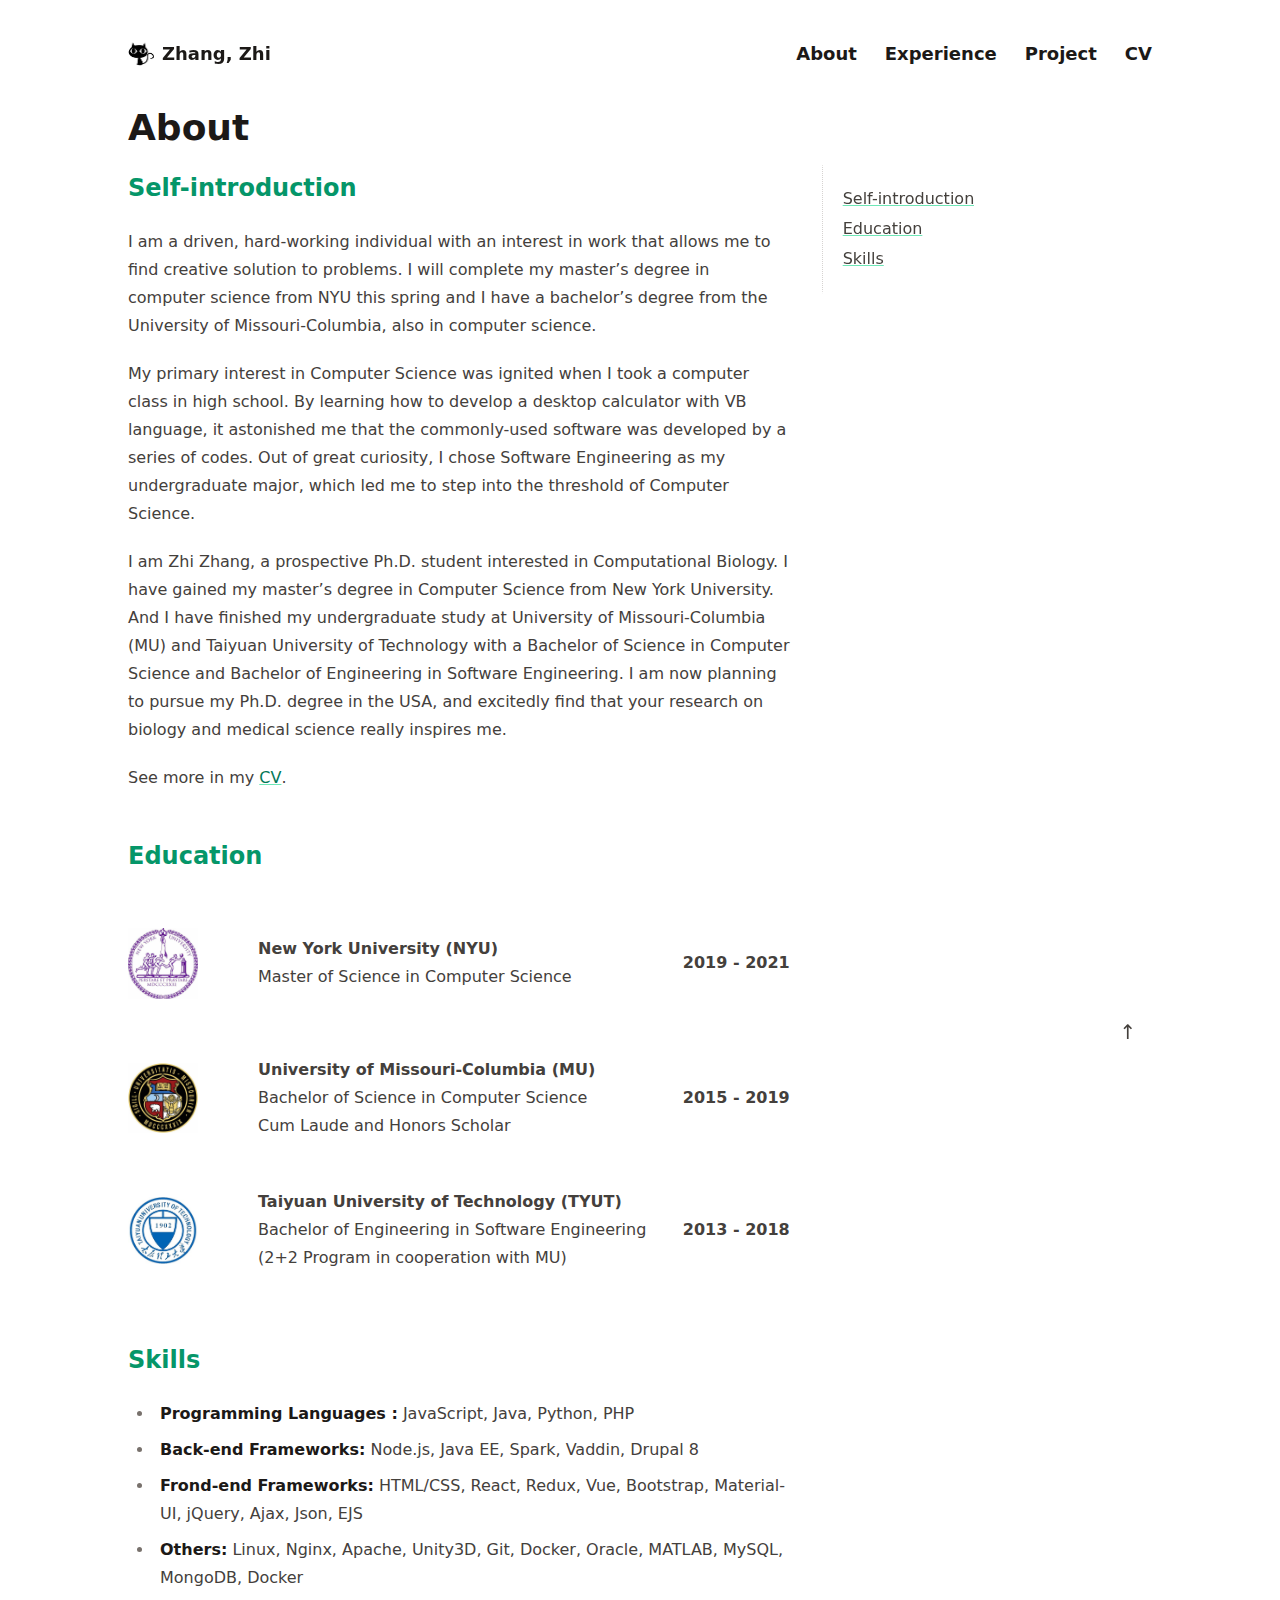
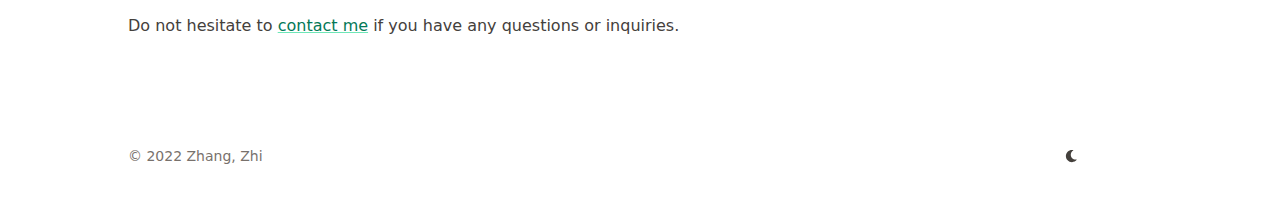
==== commit 396346c4: "a" ====
--- a/about/index.html
+++ b/about/index.html
@@ -99,7 +99,7 @@
     
     
     "mainEntityOfPage": "true",
-    "wordCount": "310"
+    "wordCount": "309"
   }]
   </script>
 
@@ -370,18 +370,18 @@
 <p>See more in my <a href="/cv/"  >CV</a>.</p>
 <h2 id="education" class="relative group">Education </h2>
 <div style=" display:flex; flex-direction:row; justify-content: row;  align-items: center;  ">
-  <img  src="/img/nyu.png" width="70">
+  <img  src="/nyu.jpg" width="70">
   <p style=" margin-left: 60px;"  > <b>New York University (NYU)</b><br/> Master of Science in Computer Science</p>
   <p  style=" margin-left: auto;"  ><b>2019 - 2021 </b></p>
 </div>
 <div style=" display:flex; flex-direction:row; justify-content:  row;  align-items: center;  ">
-  <img  style="  align-items: center;   " src="/img/mu.png" width="70">
+  <img  style="  align-items: center;   " src="/mu.jpg" width="70">
   <p style=" margin-left: 60px;"  > <b>University of Missouri-Columbia (MU)</b><br/> Bachelor of Science in Computer Science
   <br/>Cum Laude and Honors Scholar</p>
     <p  style=" margin-left: auto;"  ><b>2015 - 2019 </b></p>
 </div>
 <div style=" display:flex; flex-direction:row; justify-content:  row;  align-items: center;  ">
-  <img  style="  align-items: center;   " src="/img/tyut.png" width="70">
+  <img  style="  align-items: center;   " src="/tyut.jpg" width="70">
   <p style=" margin-left: 60px;"  ><b>Taiyuan University of Technology (TYUT)</b> <br/>Bachelor of Engineering in Software Engineering</br>(2+2 Program in cooperation with MU)</p>
   <p  style=" margin-left: auto;"  ><b>2013 - 2018 </b></p>
 </div>
@@ -389,7 +389,7 @@
 <ul>
 <li><strong>Programming Languages :</strong>
 JavaScript, Java, Python, PHP</li>
-<li>**Back-end Frameworks: **
+<li><strong>Back-end Frameworks:</strong>
 Node.js, Java EE, Spark, Vaddin, Drupal 8</li>
 <li><strong>Frond-end Frameworks:</strong>
 HTML/CSS, React, Redux, Vue, Bootstrap, Material-UI, jQuery, Ajax, Json, EJS</li>
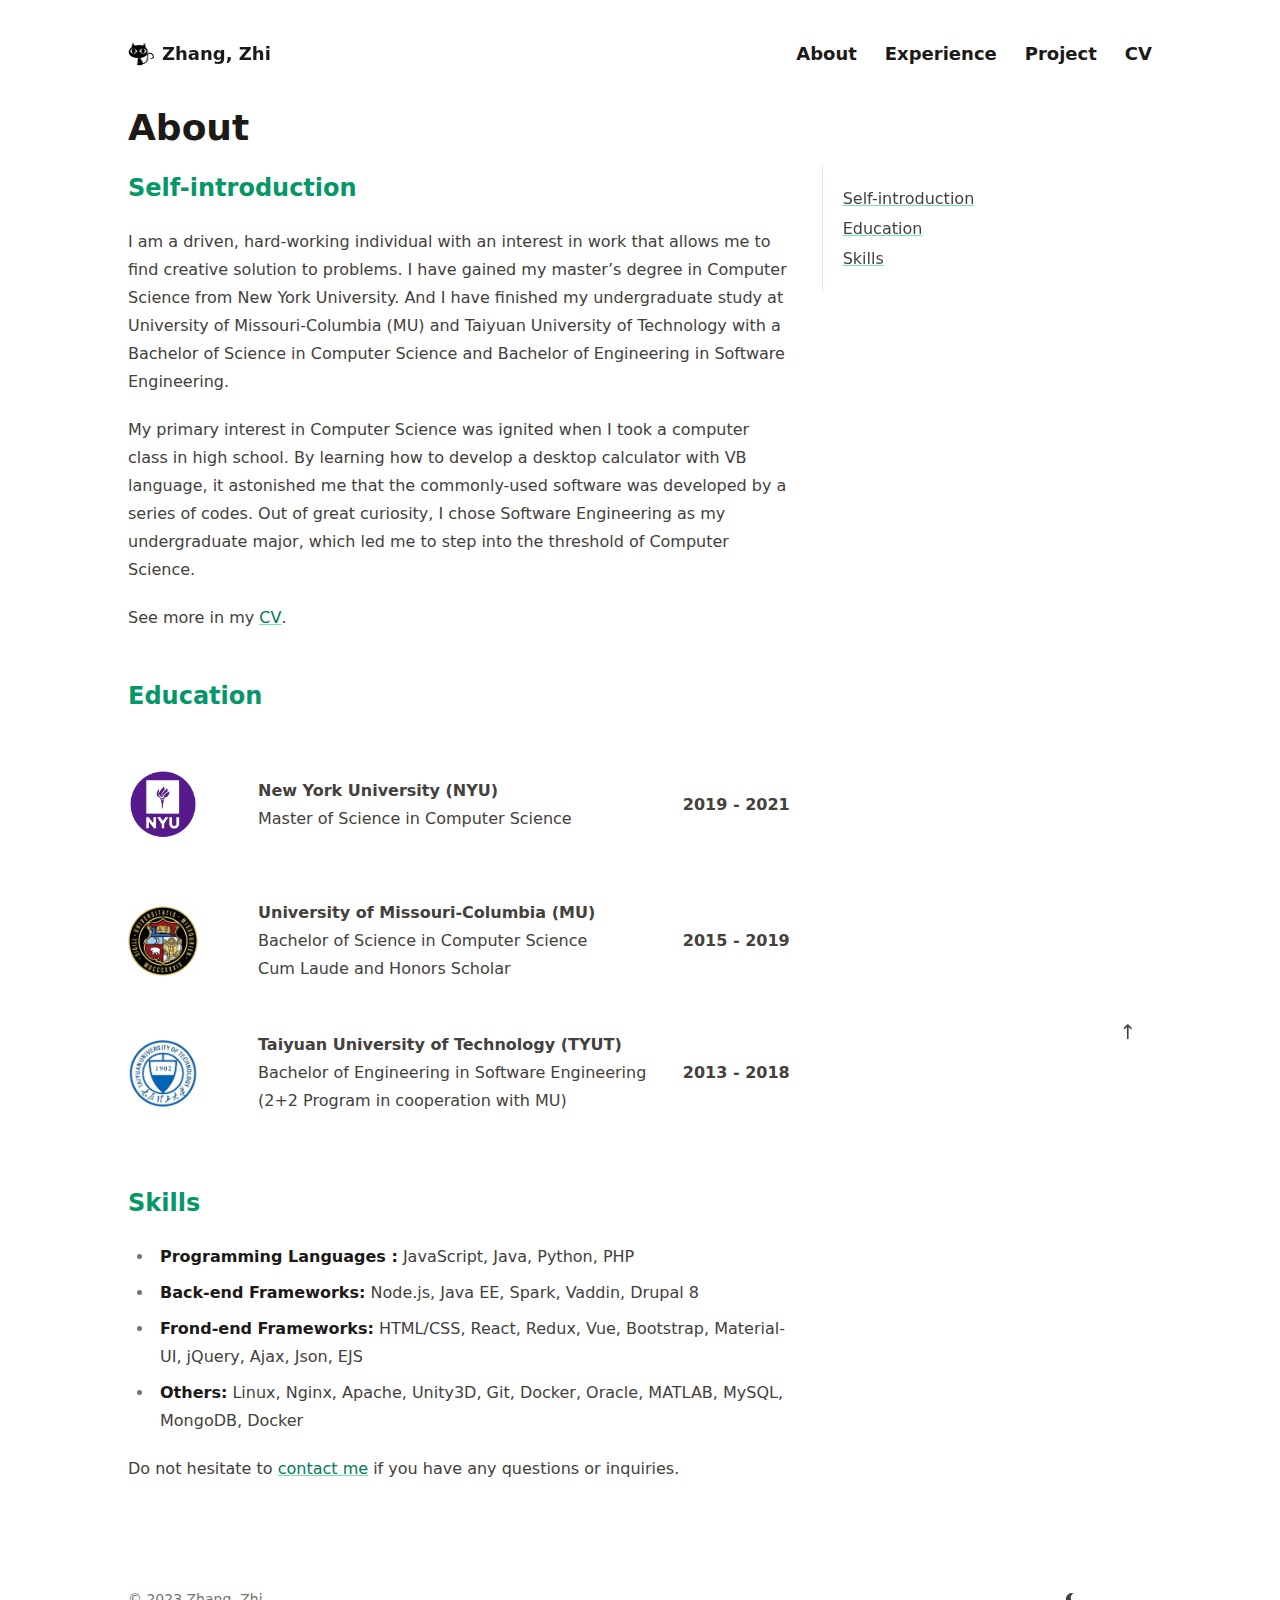
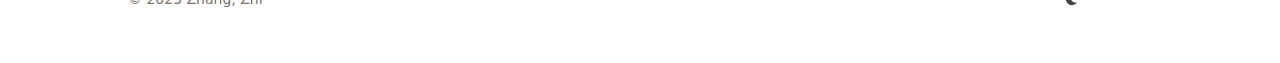
==== commit e98205c8: "test" ====
--- a/about/index.html
+++ b/about/index.html
@@ -99,7 +99,7 @@
     
     
     "mainEntityOfPage": "true",
-    "wordCount": "309"
+    "wordCount": "243"
   }]
   </script>
 
@@ -364,9 +364,8 @@
       <div class="min-w-0 min-h-0 max-w-prose grow">
         <h2 id="self-introduction" class="relative group">Self-introduction </h2>
 <!-- ## <font color=#079669>About</font> -->
-<p>I am a driven, hard-working individual with an interest in work that allows me to find creative solution to problems. I will complete my master’s degree in computer science from NYU this spring and I have a bachelor’s degree from the University of Missouri-Columbia, also in computer science.</p>
+<p>I am a driven, hard-working individual with an interest in work that allows me to find creative solution to problems. I have gained my master’s degree in Computer Science from New York University. And I have finished my undergraduate study at University of Missouri-Columbia (MU) and Taiyuan University of Technology with a Bachelor of Science in Computer Science and Bachelor of Engineering in Software Engineering.</p>
 <p>My primary interest in Computer Science was ignited when I took a computer class in high school. By learning how to develop a desktop calculator with VB language, it astonished me that the commonly-used software was developed by a series of codes. Out of great curiosity, I chose Software Engineering as my undergraduate major, which led me to step into the threshold of Computer Science.</p>
-<p>I am Zhi Zhang, a prospective Ph.D. student interested in Computational Biology. I have gained my master’s degree in Computer Science from New York University. And I have finished my undergraduate study at University of Missouri-Columbia (MU) and Taiyuan University of Technology with a Bachelor of Science in Computer Science and Bachelor of Engineering in Software Engineering. I am now planning to pursue my Ph.D. degree in the USA, and excitedly find that your research on biology and medical science really inspires me.</p>
 <p>See more in my <a href="/cv/"  >CV</a>.</p>
 <h2 id="education" class="relative group">Education </h2>
 <div style=" display:flex; flex-direction:row; justify-content: row;  align-items: center;  ">
@@ -438,7 +437,7 @@
       
         <p class="text-sm text-neutral-500 dark:text-neutral-400">
             &copy;
-            2022
+            2023
             Zhang, Zhi
         </p>
       
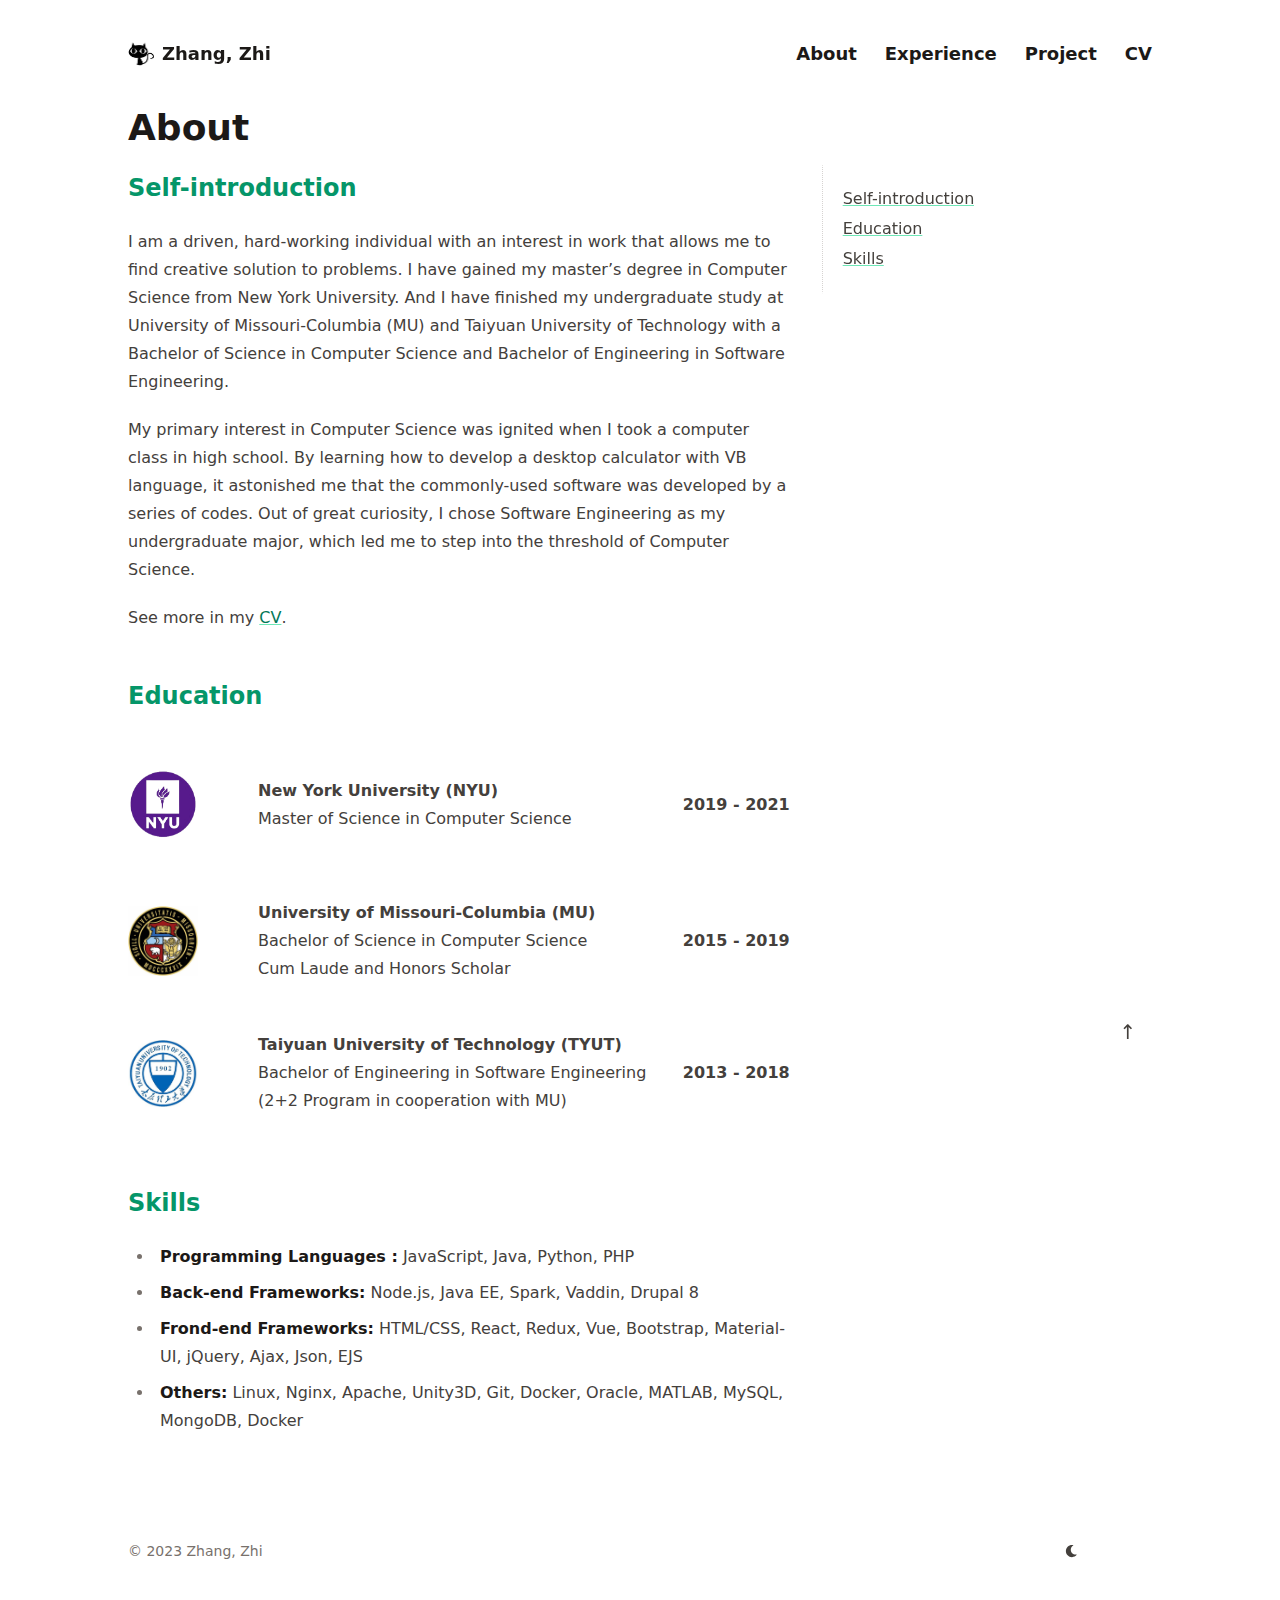
==== commit 03d3c0f6: "n" ====
--- a/about/index.html
+++ b/about/index.html
@@ -99,7 +99,7 @@
     
     
     "mainEntityOfPage": "true",
-    "wordCount": "243"
+    "wordCount": "230"
   }]
   </script>
 
@@ -395,7 +395,6 @@
 <li><strong>Others:</strong>
 Linux, Nginx, Apache, Unity3D, Git, Docker, Oracle, MATLAB, MySQL, MongoDB, Docker</li>
 </ul>
-<p>Do not hesitate to <a href="/contact/"  >contact me</a> if you have any questions or inquiries.</p>
 
       </div>
     </section>
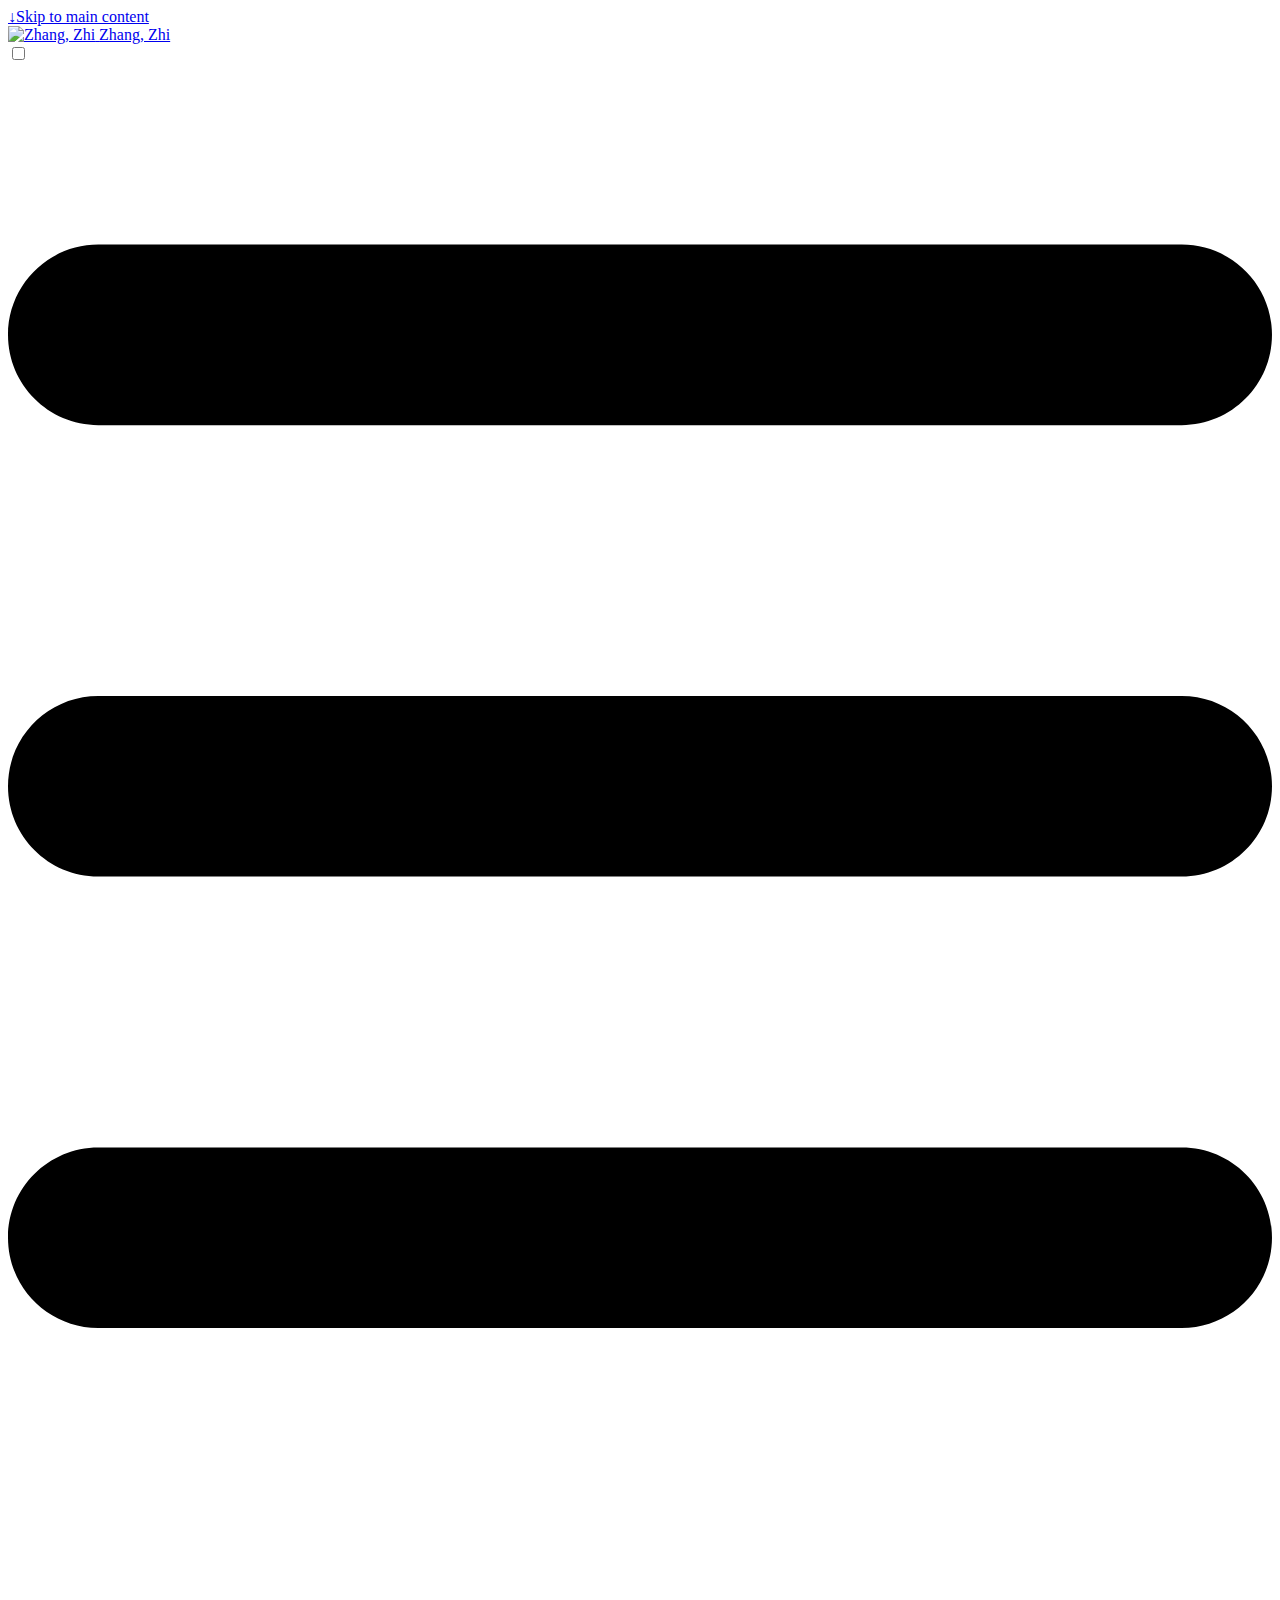
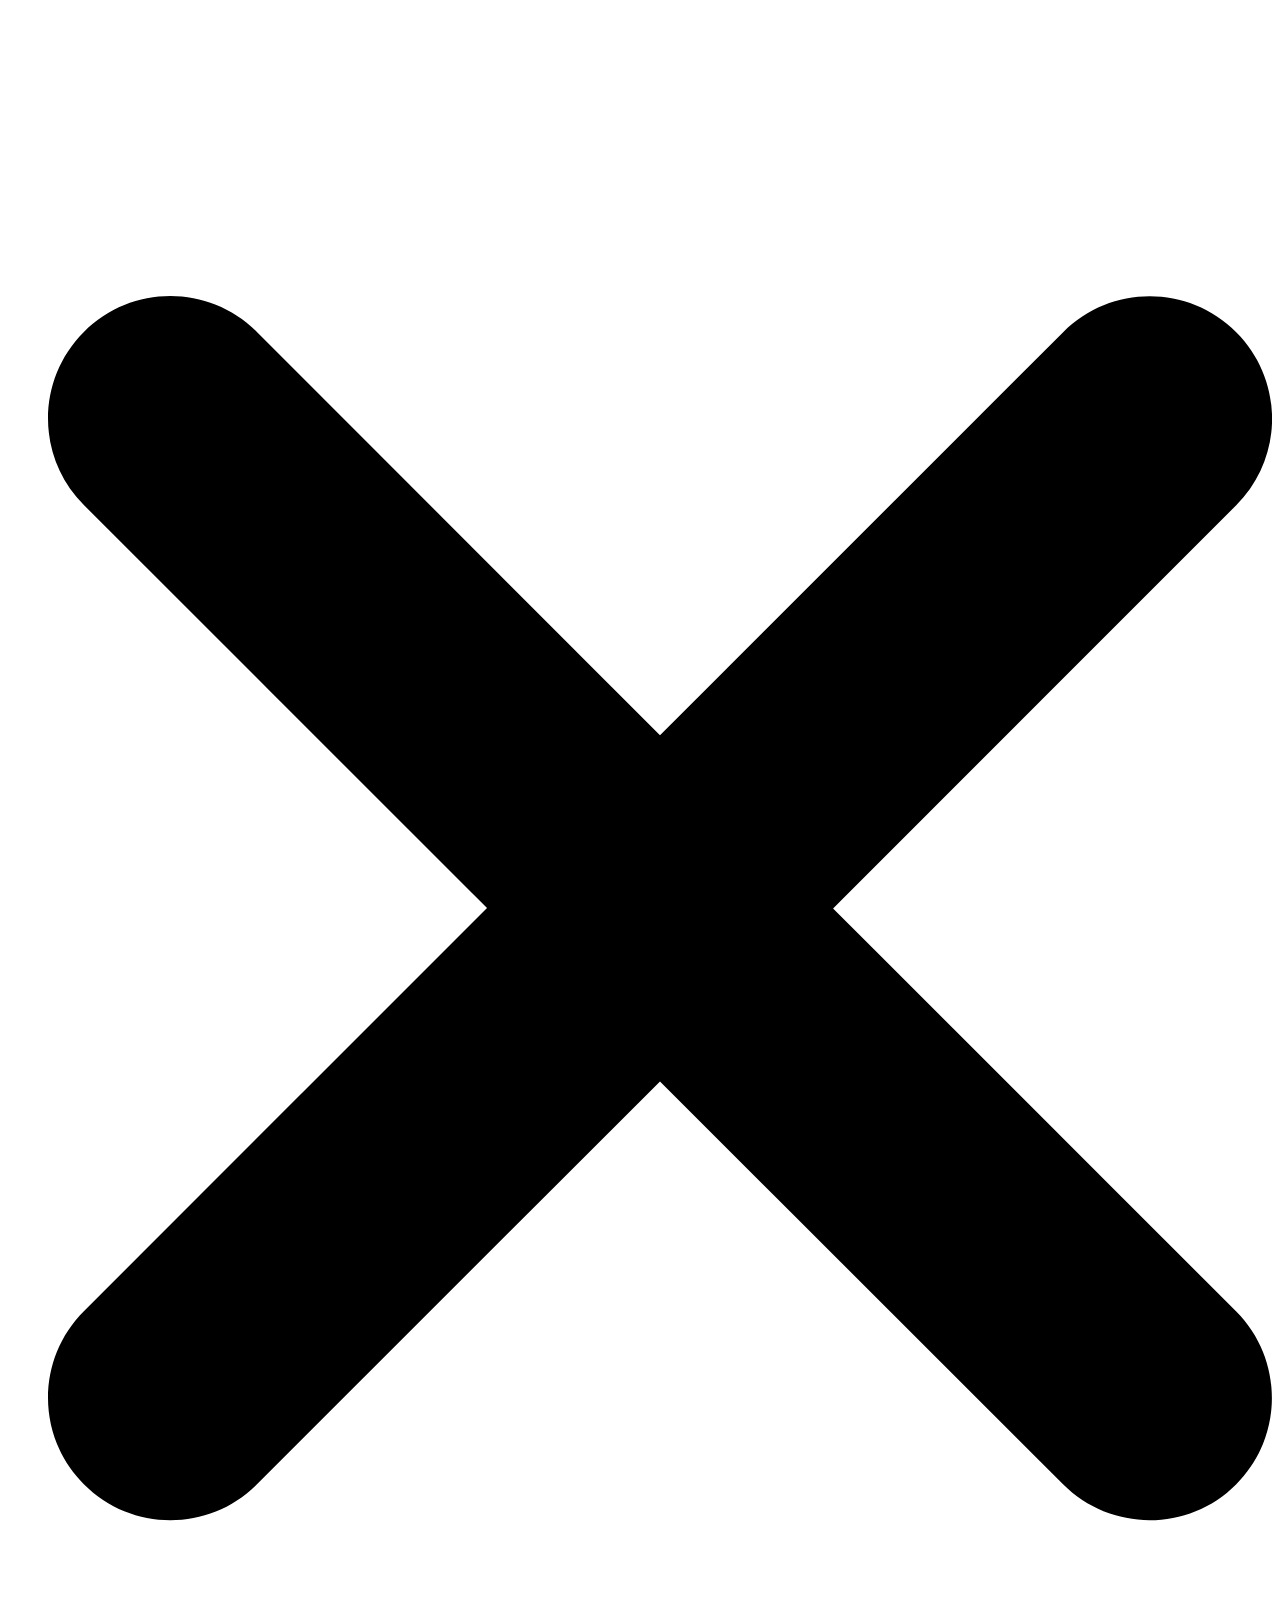
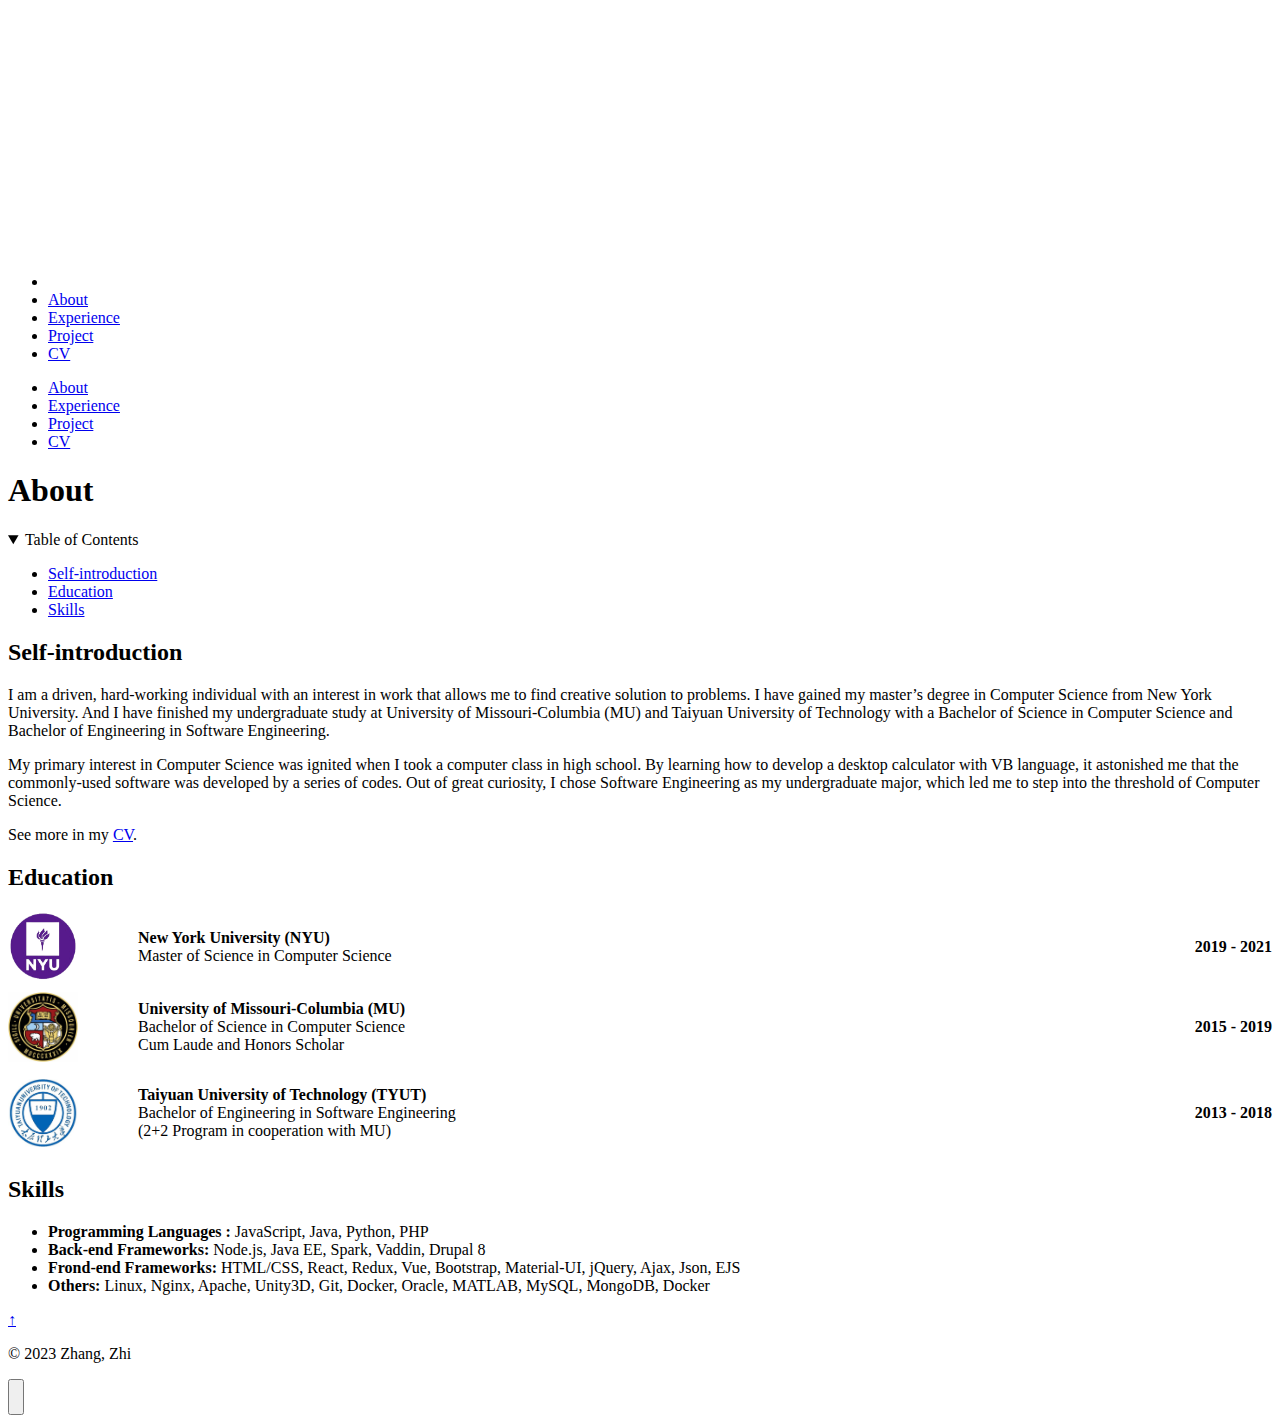
==== commit 05665cdc: "update" ====
--- a/about/index.html
+++ b/about/index.html
@@ -25,7 +25,7 @@
   
   
   
-  <link rel="canonical" href="https://zhangzhi.info/about/" />
+  <link rel="canonical" href="https://arczz.github.io/site/about/" />
   
   
   
@@ -39,22 +39,22 @@
   <link
     type="text/css"
     rel="stylesheet"
-    href="/css/main.bundle.min.e72dfe437aca34fbdeba364296ffe1bbe3996a89a38743215059a3a88156280a349b1e7b1f27ea3e03aab60000272931f2babd06a1925856a7d1709559409195.css"
+    href="/site/css/main.bundle.min.e72dfe437aca34fbdeba364296ffe1bbe3996a89a38743215059a3a88156280a349b1e7b1f27ea3e03aab60000272931f2babd06a1925856a7d1709559409195.css"
     integrity="sha512-5y3&#43;Q3rKNPveujZClv/hu&#43;OZaomjh0MhUFmjqIFWKAo0mx57HyfqPgOqtgAAJykx8rq9BqGSWFan0XCVWUCRlQ=="
   />
   
   
-  <script type="text/javascript" src="/js/appearance.min.12e98742cd283574d030a7fe55f29597df4ee214f7ff7075b4d19a64d046a602753c715295550be7899b661619cec89c679049d36c624681671a8013c1249896.js" integrity="sha512-EumHQs0oNXTQMKf&#43;VfKVl99O4hT3/3B1tNGaZNBGpgJ1PHFSlVUL54mbZhYZzsicZ5BJ02xiRoFnGoATwSSYlg=="></script>
-  
-  
-  
-  
-  
-  
-    <link rel="apple-touch-icon" sizes="180x180" href="/apple-touch-icon.png" />
-    <link rel="icon" type="image/png" sizes="32x32" href="/favicon-32x32.png" />
-    <link rel="icon" type="image/png" sizes="16x16" href="/favicon-16x16.png" />
-    <link rel="manifest" href="/site.webmanifest" />
+  <script type="text/javascript" src="/site/js/appearance.min.12e98742cd283574d030a7fe55f29597df4ee214f7ff7075b4d19a64d046a602753c715295550be7899b661619cec89c679049d36c624681671a8013c1249896.js" integrity="sha512-EumHQs0oNXTQMKf&#43;VfKVl99O4hT3/3B1tNGaZNBGpgJ1PHFSlVUL54mbZhYZzsicZ5BJ02xiRoFnGoATwSSYlg=="></script>
+  
+  
+  
+  
+  
+  
+    <link rel="apple-touch-icon" sizes="180x180" href="/site/apple-touch-icon.png" />
+    <link rel="icon" type="image/png" sizes="32x32" href="/site/favicon-32x32.png" />
+    <link rel="icon" type="image/png" sizes="16x16" href="/site/favicon-16x16.png" />
+    <link rel="manifest" href="/site/site.webmanifest" />
   
   
   
@@ -65,7 +65,7 @@
   <meta property="og:title" content="About" />
 <meta property="og:description" content="Personal website of Zhang, Zhi." />
 <meta property="og:type" content="article" />
-<meta property="og:url" content="https://zhangzhi.info/about/" /><meta property="article:section" content="" />
+<meta property="og:url" content="https://arczz.github.io/site/about/" /><meta property="article:section" content="" />
 
 <meta property="og:site_name" content="Zhang, Zhi" />
 
@@ -85,7 +85,7 @@
     "description": "Personal website of Zhang, Zhi.",
     "abstract": "Self-introduction  About -- I am a driven, hard-working individual with an interest in work that allows me to find creative solution to problems.",
     "inLanguage": "en",
-    "url" : "https:\/\/zhangzhi.info\/about\/",
+    "url" : "https:\/\/arczz.github.io\/site\/about\/",
     "author" : {
       "@type": "Person",
       "name": "Zhang, Zhi"
@@ -143,9 +143,9 @@
     
     <div class="z-40 flex flex-row items-center">
       
-    <a href="/" class="mr-2">
+    <a href="/site/" class="mr-2">
       <img
-        src="/img/logo3.jpg"
+        src="/site/img/logo3.jpg"
         width="26"
         height="23"
         class="max-h-[10rem] max-w-[10rem] object-scale-down object-left"
@@ -155,7 +155,7 @@
   <a
     class="decoration-primary-500 hover:underline hover:decoration-2 hover:underline-offset-2"
     rel="me"
-    href="/"
+    href="/site/"
     >Zhang, Zhi</a
   >
 
@@ -200,7 +200,7 @@
                 <li class="mb-1">
                   <a
                     class="decoration-primary-500 hover:underline hover:decoration-2 hover:underline-offset-2"
-                    href="/about/"
+                    href="/site/about/"
                     title=""
                     >About</a
                   >
@@ -209,7 +209,7 @@
                 <li class="mb-1">
                   <a
                     class="decoration-primary-500 hover:underline hover:decoration-2 hover:underline-offset-2"
-                    href="/experience/"
+                    href="/site/experience/"
                     title=""
                     >Experience</a
                   >
@@ -218,7 +218,7 @@
                 <li class="mb-1">
                   <a
                     class="decoration-primary-500 hover:underline hover:decoration-2 hover:underline-offset-2"
-                    href="/project/"
+                    href="/site/project/"
                     title=""
                     >Project</a
                   >
@@ -227,7 +227,7 @@
                 <li class="mb-1">
                   <a
                     class="decoration-primary-500 hover:underline hover:decoration-2 hover:underline-offset-2"
-                    href="/cv/"
+                    href="/site/cv/"
                     title=""
                     >CV</a
                   >
@@ -245,7 +245,7 @@
             <li class="mb-1 sm:mb-0 ltr:sm:mr-7 ltr:sm:last:mr-0 rtl:sm:ml-7 rtl:sm:last:ml-0">
               <a
                 class="decoration-primary-500 hover:underline hover:decoration-2 hover:underline-offset-2"
-                href="/about/"
+                href="/site/about/"
                 title=""
                 >About</a
               >
@@ -254,7 +254,7 @@
             <li class="mb-1 sm:mb-0 ltr:sm:mr-7 ltr:sm:last:mr-0 rtl:sm:ml-7 rtl:sm:last:ml-0">
               <a
                 class="decoration-primary-500 hover:underline hover:decoration-2 hover:underline-offset-2"
-                href="/experience/"
+                href="/site/experience/"
                 title=""
                 >Experience</a
               >
@@ -263,7 +263,7 @@
             <li class="mb-1 sm:mb-0 ltr:sm:mr-7 ltr:sm:last:mr-0 rtl:sm:ml-7 rtl:sm:last:ml-0">
               <a
                 class="decoration-primary-500 hover:underline hover:decoration-2 hover:underline-offset-2"
-                href="/project/"
+                href="/site/project/"
                 title=""
                 >Project</a
               >
@@ -272,7 +272,7 @@
             <li class="mb-1 sm:mb-0 ltr:sm:mr-7 ltr:sm:last:mr-0 rtl:sm:ml-7 rtl:sm:last:ml-0">
               <a
                 class="decoration-primary-500 hover:underline hover:decoration-2 hover:underline-offset-2"
-                href="/cv/"
+                href="/site/cv/"
                 title=""
                 >CV</a
               >
